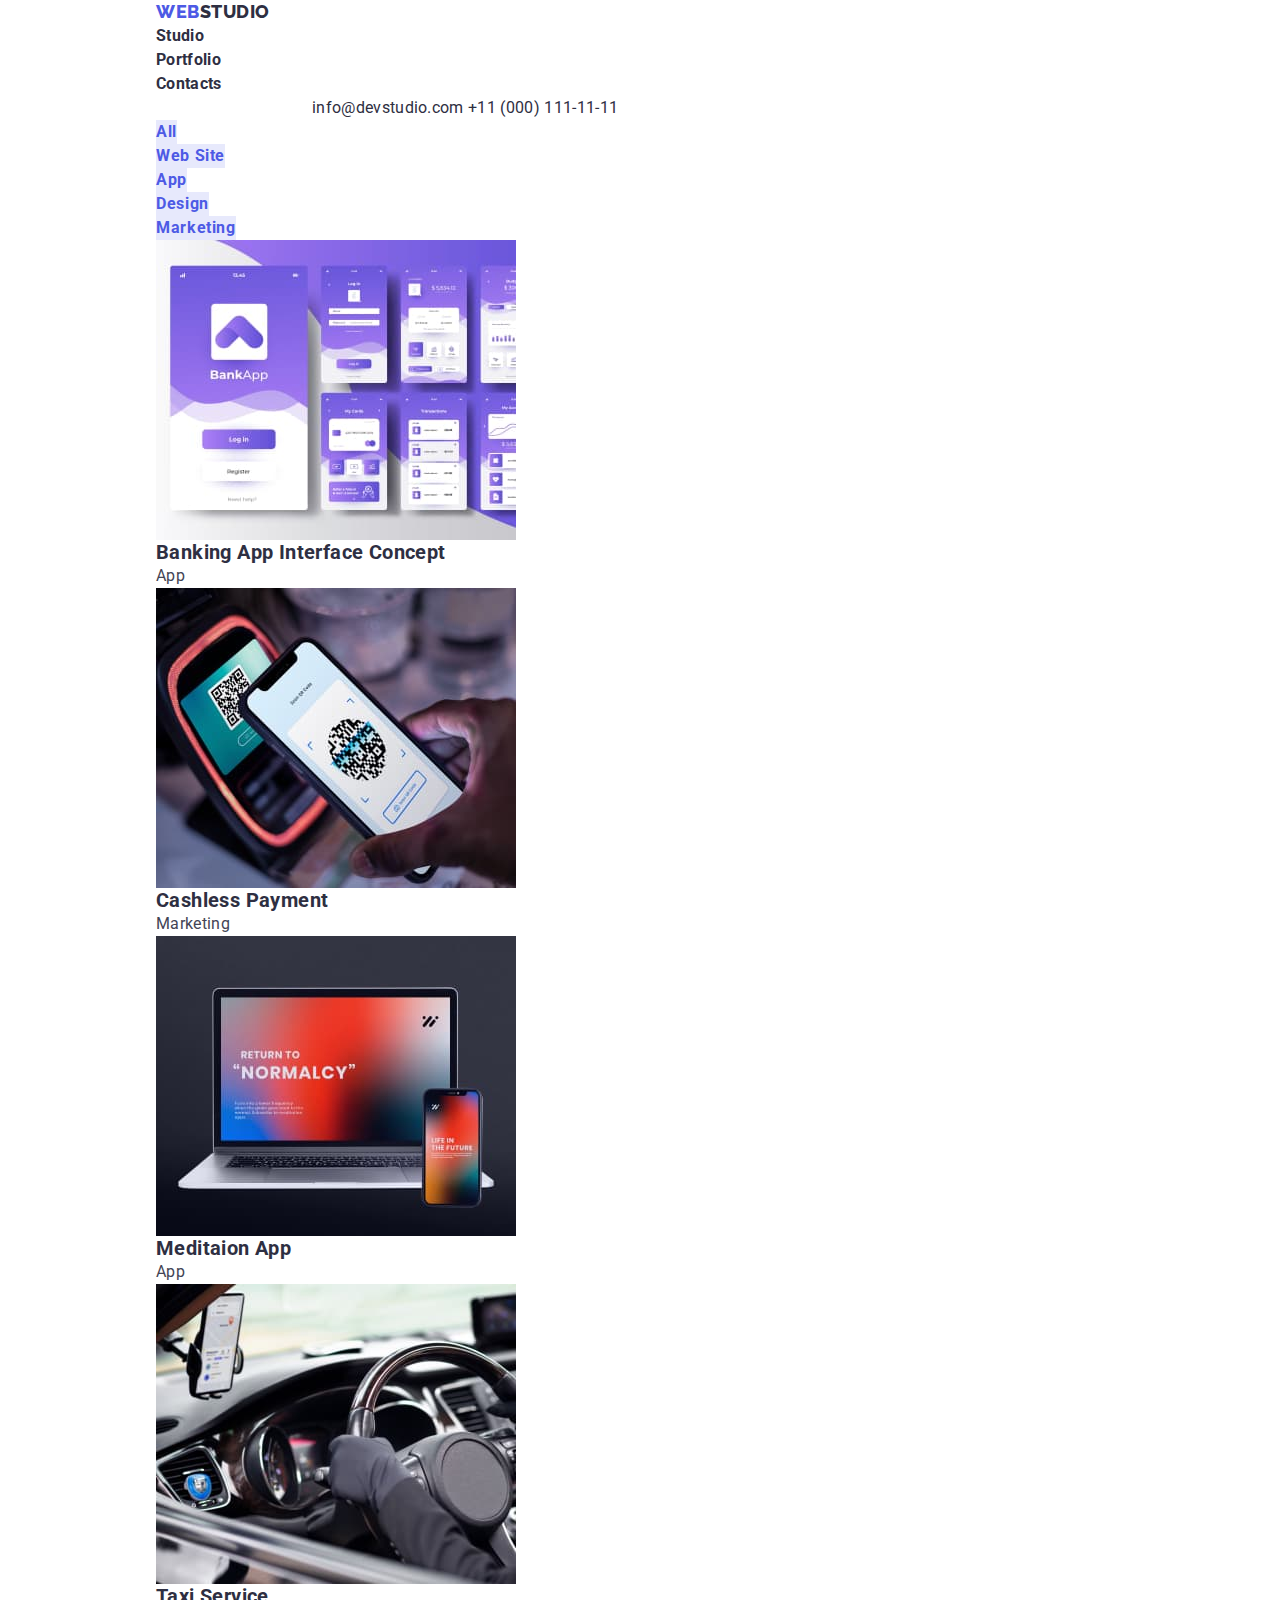
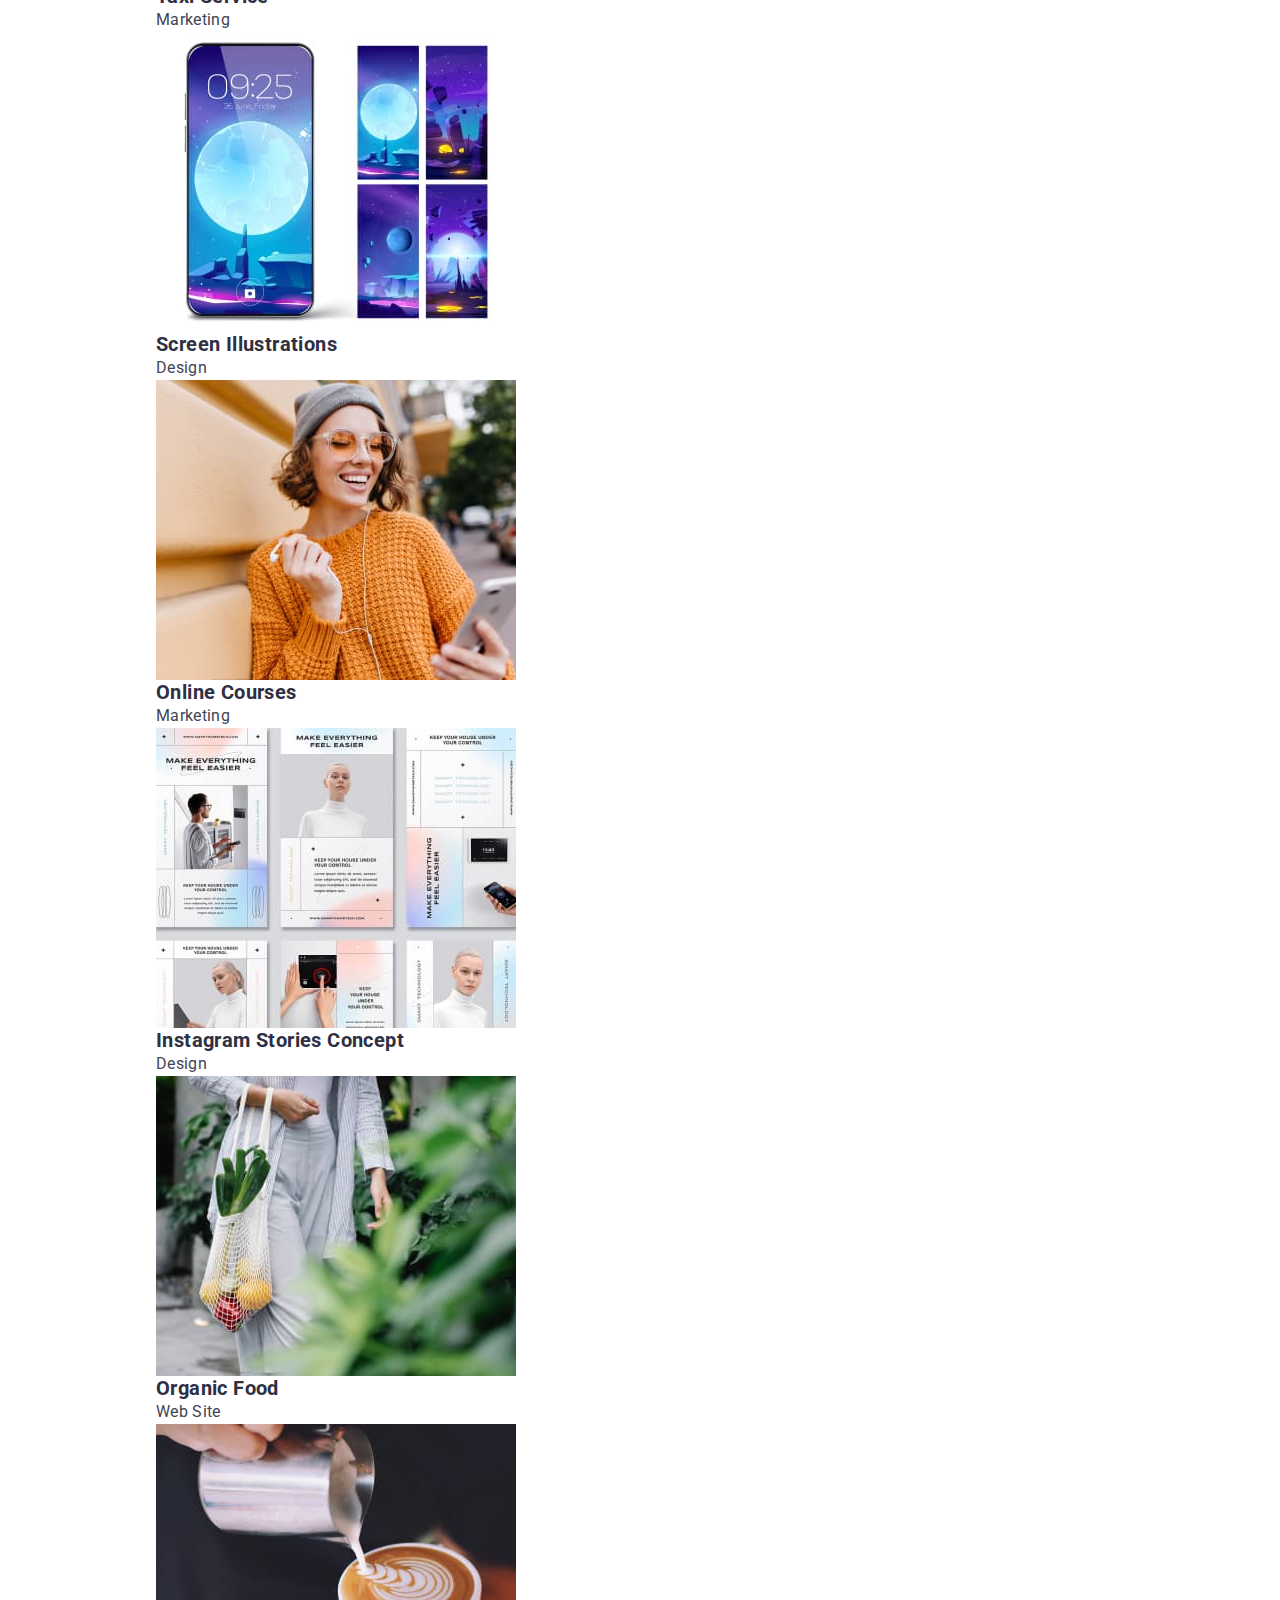
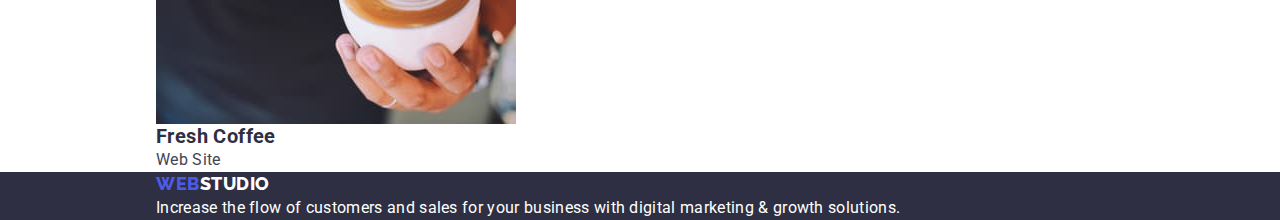
==== portfolio.html @ e04e6110 "q1" ====
<!DOCTYPE html>
<html lang="en">
    <head>
        <meta charset="UTF-8">
        <meta http-equiv="X-UA-Compatible" content="IE=edge">
        <meta name="viewport" content="width=device-width, initial-scale=1.0">
        <title>webstudio</title>
        <link rel="stylesheet" href="https://cdn.jsdelivr.net/npm/modern-normalize@1.1.0/modern-normalize.min.css">
        <link rel="stylesheet" href="./css/styles.css">
        <link rel="preconnect" href="https://fonts.googleapis.com">
        <link rel="preconnect" href="https://fonts.gstatic.com" crossorigin>
        <link href="https://fonts.googleapis.com/css2?family=Raleway:wght@800&family=Roboto:wght@400;500;700;900&display=swap"
            rel="stylesheet">
    </head>
<body class="body">
    <!--header-->
    <header class="header-page">
        <div class="container">
            <nav class="header-navigation">
                <a class="header-logo link" href="./index.html">
                    <span class="web">WEB</span>
                    <span class="studio">STUDIO</span>
                </a>
                <ul class="header-lists list">
                    <li><a class="header-list-item link" href="./index.html">Studio</a></li>
                    <li><a class="header-list-item link" href="./portfolio.html">Portfolio</a></li>
                    <li><a class="header-list-item link" href="">Contacts</a></li>
                </ul>
            </nav>
            <div class="header-info container">
                <a href="mailto:info@devstudio.com" class="header-mailto link">info@devstudio.com</a>
                <a href="tel:+110001111111" class="header-telefone link">+11 (000) 111-11-11</a>
            </div>
        </div>
    </header>
    <!--mail-->
      <main class="main-porfolio">
        <!--section one-->
        <div class="container">
        <section class="portfolio list">
            <h1 hidden>Portfolio</h1>
            <ul class="portfolio-link list">
                <li><a button type="button" class="portfolio-button link">All</button></a></li>
                <li><a button type="button" class="portfolio-button link">Web Site</button></a></li>
                <li><a button type="button" class="portfolio-button link">App</button></a></li>
                <li><a button type="button" class="portfolio-button link">Design</button></a></li>
                <li><a button type="button" class="portfolio-button link">Marketing</button></a></li>
            </ul>
        </section>
        </div>
        <!--section two-->
        <div class="container">
        <section class="product">
            <ul class="product-list list">
                <li class="product-item link">
                    <img src="./images/potfolio/porfolio0.jpg" class="product-images" alt="App" width="360" height="300">
                    <h2 class="product-decscription">Banking App Interface Concept</h2>
                    <p class="product-text">App</p>
                </li>
                <li class="product-item link">
                    <img src="./images/potfolio/porfolio0-1.jpg" class="product-images" alt="Marketing" width="360" height="300">
                    <h2 class="product-decscription">Cashless Payment</h2>
                    <p class="product-text text">Marketing</p>
                </li>
                <li class="product-item link">
                    <img src="./images/potfolio/porfolio1.jpg" class="product-images" alt="App" width="360" height="300">
                    <h2 class="product-decscription">Meditaion App</h2>
                    <p class="product-text">App</p>
                </li>
                <li class="product-item link">
                    <img src="./images/potfolio/porfolio2.jpg" class="product-images" alt="Marketing" width="360" height="300">
                    <h2 class="product-decscription">Taxi Service</h2>
                    <p class="product-text">Marketing</p>
                </li>
                <li class="product-item link">
                    <img src="./images/potfolio/porfolio3.jpg" class="product-images" alt="Design" width="360" height="300">
                    <h2 class="product-decscription">Screen Illustrations</h2>
                    <p class="product-text">Design</p>
                </li>
                <li class="product-item link">
                    <img src="./images/potfolio/porfolio4.jpg" class="product-images" alt="Marketing" width="360" height="300">
                    <h2 class="product-decscription">Online Courses</h2>
                    <p class="product-text">Marketing</p>
                </li>
                <li class="product-item link">
                    <img src="./images/potfolio/porfolio5.jpg" class="product-images" alt="Design" width="360" height="300">
                    <h2 class="product-decscription">Instagram Stories Concept</h2>
                    <p class="product-text">Design</p>
                </li>
                <li class="product-item link">
                    <img src="./images/potfolio/porfolio6.jpg" class="product-images" alt="Web Site" width="360" height="300">
                    <h2 class="product-decscription">Organic Food</h2>
                    <p class="product-text">Web Site</p>
                </li>
                <li class="product-item link">
                    <img src="./images/potfolio/porfolio7.jpg" class="product-images" alt="Web Site" width="360" height="300">
                    <h2 class="product-decscription">Fresh Coffee</h2>
                    <p class="product-text">Web Site</p>
                </li>
            </ul>
        </section>
        </div>
    </main>
    <footer class="footer-page">
        <div class="container">
        <a class="footer-logo link" href="./index.html">
            <span class="web-logo">WEB</span>
            <span class="studio-logo">STUDIO</span>
        </a>
        <p class="footer-text">Increase the flow of customers and sales for your business with digital marketing & growth
            solutions.</p>
        </div>
    </footer>
</body>
</html>
---- css/styles.css ----
/*===========змінні================*/
:root{
    --primary-text-color:#434455;
    --accent-text-color: #2E2F42;
    --primary-background-color:#FFFFFF;
    --accent-background-color:#F4F4FD;
    --accent-background-btn:#E7E9FC;
    --accent-color: #4D5AE5;
    --accent-color-btn:#404BBF;
    --primary-font-family:'Roboto', sans-serif;
    --accent-font-family:'Raleway', sans-serif;
}
/*===========загальне оформлення==============*/
body{
    font-family:var(--primary-font-family);
    color: var(--primary-text-color);
    background-color:var(--primary-background-color);
    font-size: 16px;
    line-height: 1.5;
    letter-spacing: 0.02em;
}
h1,h2,h3,p{
margin-top: 0;
margin-bottom: 0;
}
ul{
    margin-top: 0;
    margin-bottom: 0;
    padding-left: 0;
}
img{
    display: block;
}
.list{
    list-style: none;
}
.link{
    text-decoration: none;
}
.title{
    font-weight: 700;
    font-size: 20px;
    line-height: 1.2;
}
.modal{
    color:var(--accent-text-color);
    font-weight: 600;
    font-size: 36px;
    line-height: 1.1;
}
.container{
    width: 1128px;
    margin-left: 156px;
    margin-right: 156px;
}
.body{
}
/*====оформлення хедера для студіо та портфоліо======*/
/* .header-page {
} */
.header-page {
    color: var(--accent-text-color);
}
.header-page .link {
    color: var(--accent-text-color);
}
.header-page .link:hover,
.header-page .link:focus {
    color:var(--accent-color);
}
/* .header-navigation {
} */
.header-logo { 
    font-family:var(--accent-font-family);
    font-weight: 800;
    font-size: 18px;
    line-height: 1.33;
    letter-spacing: 0.03em;
    display: flex;
    flex-direction: row;
    align-items: flex-start;
    padding: 0px;
    flex: none;
}
.web{
    color:var(--accent-color);
    order: 0;
}
.studio{
    color:var(--accent-text-color);
    order: 1;
}
/* .header-lists{} */
.header-list-item {
    font-weight: 700;
    font-size: 16px;
    line-height: 1.5;
    color:var(--accent-text-color);
    letter-spacing: 0.02em; 
}

/* .header-info {
} */
.header-mailto {
    font-size: 16px;
    line-height: 1.5;
    color: var(--primary-text-color);
    letter-spacing: 0.02em;
}
.header-telefone {
    font-size: 16px;
    line-height: 1.5;
    color: var(--primary-text-color);
    letter-spacing: 0.02em;
}
    /* ===================оформлення студіо=================== */
/* оформлення мейна */
/* .main-page{
} */
/* оформлення мейна секція один */
.hero {
background-color:var(--accent-text-color);
}
.hero-title {
    font-weight: 700;
    font-size: 56px;
    line-height: 1.1;
    color: var(--primary-background-color);
    letter-spacing: 0.02em;
}
.hero-button {
    font-family:var(--primary-font-family);
    font-weight: 500;
    font-size: 16px;
    line-height: 1.1;
    color: var(--primary-background-color);
    background-color:var(--accent-color);
    letter-spacing: 0.02em;
    cursor: pointer;
    border: none;
}
.hero-button:hover,
.hero-button:focus{
    background-color:var(--accent-color-btn);
} 
/* оформлення мейна секція два */
/* .direction {
} */
/* .direction-title {
} */
/* .direction-list {
} */
/* .direction-item {
} */
.direction-direction {
color: var(--accent-text-color)
}
/* .direction-text {
}  */
/* оформлення мейна секція три */
/* .work {
}
.work-title {

}
.work-list {
}
.work-item {
}
.work-images {
}
.persone-item {
} */
/* оформлення мейна секція чотири*/
.tem {
    background-color:var(--accent-background-color);
}
/* .team-title {
}
.team-man {
}
.team-list {
}
.team-images{
} */
.team-name {
    color:var(--accent-text-color)
}
/* .team-text {
}  */
/*======оформлення футера для студіо і портфоліо===========*/
.footer-page {
    background-color:var(--accent-text-color);
}
.footer-logo {
    font-family:var(--accent-font-family);
    font-weight: 800;
    font-size: 18px;
    line-height: 1.33;
    display: flex;
    align-items: center;
    letter-spacing: 0.03em;
    text-transform: uppercase;
    flex-grow: 0;
    flex: none;
}
.web-logo{
    color:var(--accent-color);
    order: 0; 
}
.studio-logo{
    color: var(--primary-background-color);
    order: 1;
}
.footer-text {
    font-size: 16px;
    line-height: 1.5;
    color: var(--primary-background-color);
}
/* =============оформлення портфоліо=================== */
/* оформлення мейна */
/* .main-porfolio {
} */
/* офрмлення секції один */
 /* .portfolio {
} */
.portfolio-link{
} 
.portfolio-button{
    font-family:var(--primary-font-family);
    font-weight: 700;
    font-size: 16px;
    line-height: 1.5;
    color:var(--accent-color);
    background:var(--accent-background-btn);
    cursor: pointer;
    letter-spacing: 0.04em;
}
.portfolio-button:hover{
    color:var(--primary-background-color);
    background-color: var(--accent-color);
}
/* .portfolio-button:focus{
} */
/* оформлення секції два */
/* .product {
}
.product-list {
}
.product-item {
}
.product-images {
} */
.product-decscription {
    font-weight: 700;
    font-size: 20px;
    line-height: 1.2;
    color:var(--accent-text-color);
    letter-spacing: 0.02em;
}
/* .product-text {
  
} */
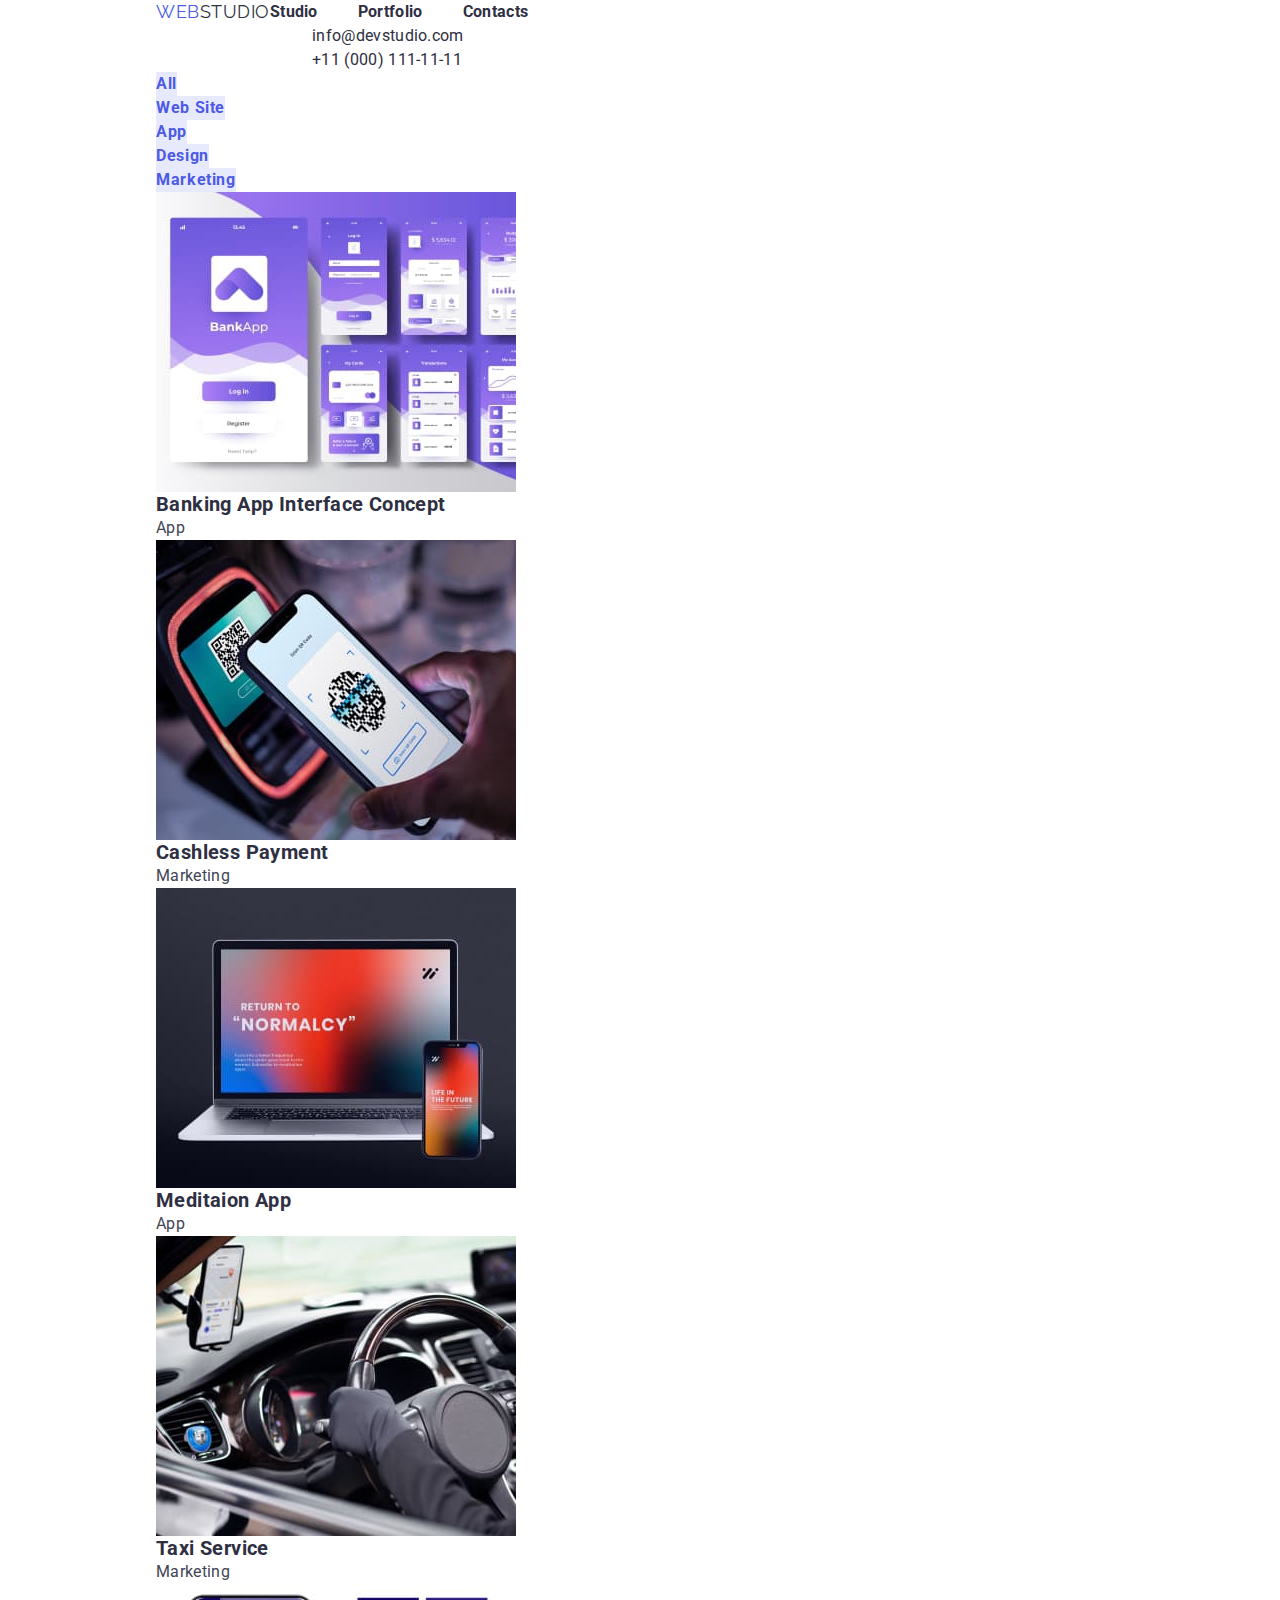
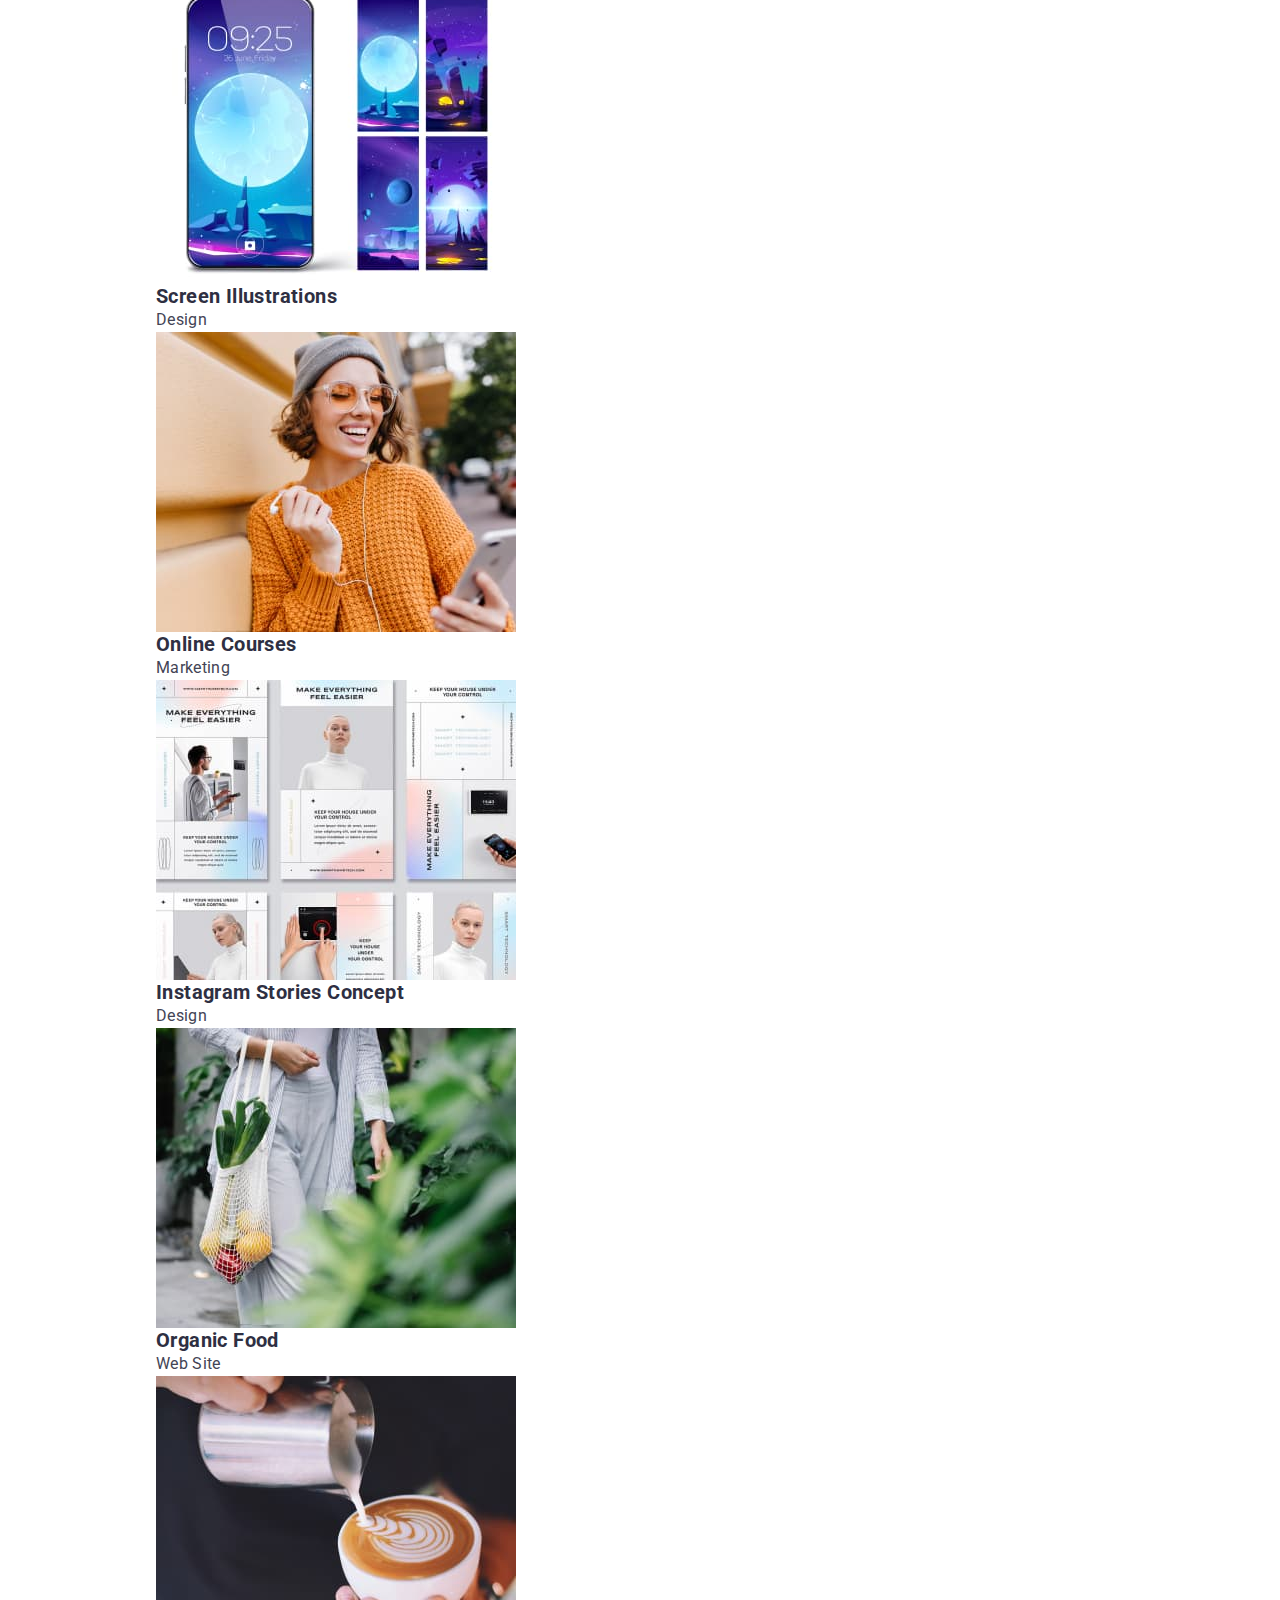
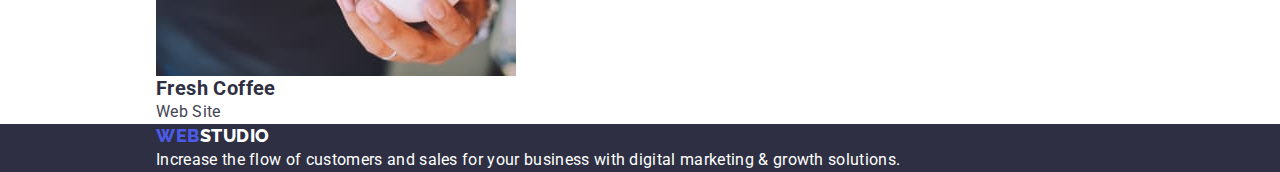
==== commit 375ec539: "q1" ====
--- a/portfolio.html
+++ b/portfolio.html
@@ -36,8 +36,8 @@
     <!--mail-->
       <main class="main-porfolio">
         <!--section one-->
+        <section class="portfolio list">
         <div class="container">
-        <section class="portfolio list">
             <h1 hidden>Portfolio</h1>
             <ul class="portfolio-link list">
                 <li><a button type="button" class="portfolio-button link">All</button></a></li>
@@ -46,8 +46,8 @@
                 <li><a button type="button" class="portfolio-button link">Design</button></a></li>
                 <li><a button type="button" class="portfolio-button link">Marketing</button></a></li>
             </ul>
+        </div>
         </section>
-        </div>
         <!--section two-->
         <div class="container">
         <section class="product">
--- a/css/styles.css
+++ b/css/styles.css
@@ -18,6 +18,7 @@
     font-size: 16px;
     line-height: 1.5;
     letter-spacing: 0.02em;
+    width: 1440px;
 }
 h1,h2,h3,p{
 margin-top: 0;
@@ -52,6 +53,7 @@
     width: 1128px;
     margin-left: 156px;
     margin-right: 156px;
+   outline: 1px ;
 }
 .body{
 }
@@ -68,11 +70,13 @@
 .header-page .link:focus {
     color:var(--accent-color);
 }
-/* .header-navigation {
-} */
+.header-navigation {
+
+display: flex;
+} 
 .header-logo { 
     font-family:var(--accent-font-family);
-    font-weight: 800;
+    font-weight: 800px;
     font-size: 18px;
     line-height: 1.33;
     letter-spacing: 0.03em;
@@ -85,12 +89,20 @@
 .web{
     color:var(--accent-color);
     order: 0;
+    
 }
 .studio{
     color:var(--accent-text-color);
     order: 1;
 }
-/* .header-lists{} */
+.header-lists{
+    display: flex;
+        flex-direction: row;
+        align-items: flex-start;
+        padding: 0px;
+        gap: 40px;
+        
+}
 .header-list-item {
     font-weight: 700;
     font-size: 16px;
@@ -100,18 +112,21 @@
 }
 
 /* .header-info {
+    
 } */
 .header-mailto {
     font-size: 16px;
     line-height: 1.5;
     color: var(--primary-text-color);
     letter-spacing: 0.02em;
+    display: block;
 }
 .header-telefone {
     font-size: 16px;
     line-height: 1.5;
     color: var(--primary-text-color);
     letter-spacing: 0.02em;
+    display: block;
 }
     /* ===================оформлення студіо=================== */
 /* оформлення мейна */
@@ -120,6 +135,8 @@
 /* оформлення мейна секція один */
 .hero {
 background-color:var(--accent-text-color);
+text-align: center;
+
 }
 .hero-title {
     font-weight: 700;
@@ -127,6 +144,7 @@
     line-height: 1.1;
     color: var(--primary-background-color);
     letter-spacing: 0.02em;
+    
 }
 .hero-button {
     font-family:var(--primary-font-family);
@@ -145,13 +163,16 @@
 } 
 /* оформлення мейна секція два */
 /* .direction {
-} */
+}  */
 /* .direction-title {
-} */
-/* .direction-list {
-} */
+    
+    
+} */
+.direction-list {
+    display: flex;
+} 
 /* .direction-item {
-} */
+}  */
 .direction-direction {
 color: var(--accent-text-color)
 }
@@ -159,13 +180,14 @@
 }  */
 /* оформлення мейна секція три */
 /* .work {
-}
+} */
 .work-title {
-
+text-align: center;
 }
 .work-list {
-}
-.work-item {
+    display: flex;
+}
+/* .work-item {
 }
 .work-images {
 }
@@ -175,16 +197,19 @@
 .tem {
     background-color:var(--accent-background-color);
 }
-/* .team-title {
+.team-title {
+    text-align: center;
 }
 .team-man {
-}
-.team-list {
+    display:flex;
+}
+/* .team-list {
 }
 .team-images{
 } */
 .team-name {
-    color:var(--accent-text-color)
+    color:var(--accent-text-color);
+    
 }
 /* .team-text {
 }  */
@@ -224,8 +249,8 @@
 /* офрмлення секції один */
  /* .portfolio {
 } */
-.portfolio-link{
-} 
+/* .portfolio-link{
+}  */
 .portfolio-button{
     font-family:var(--primary-font-family);
     font-weight: 700;
@@ -244,10 +269,11 @@
 } */
 /* оформлення секції два */
 /* .product {
-}
+} */
 .product-list {
-}
-.product-item {
+
+}
+/* .product-item {
 }
 .product-images {
 } */
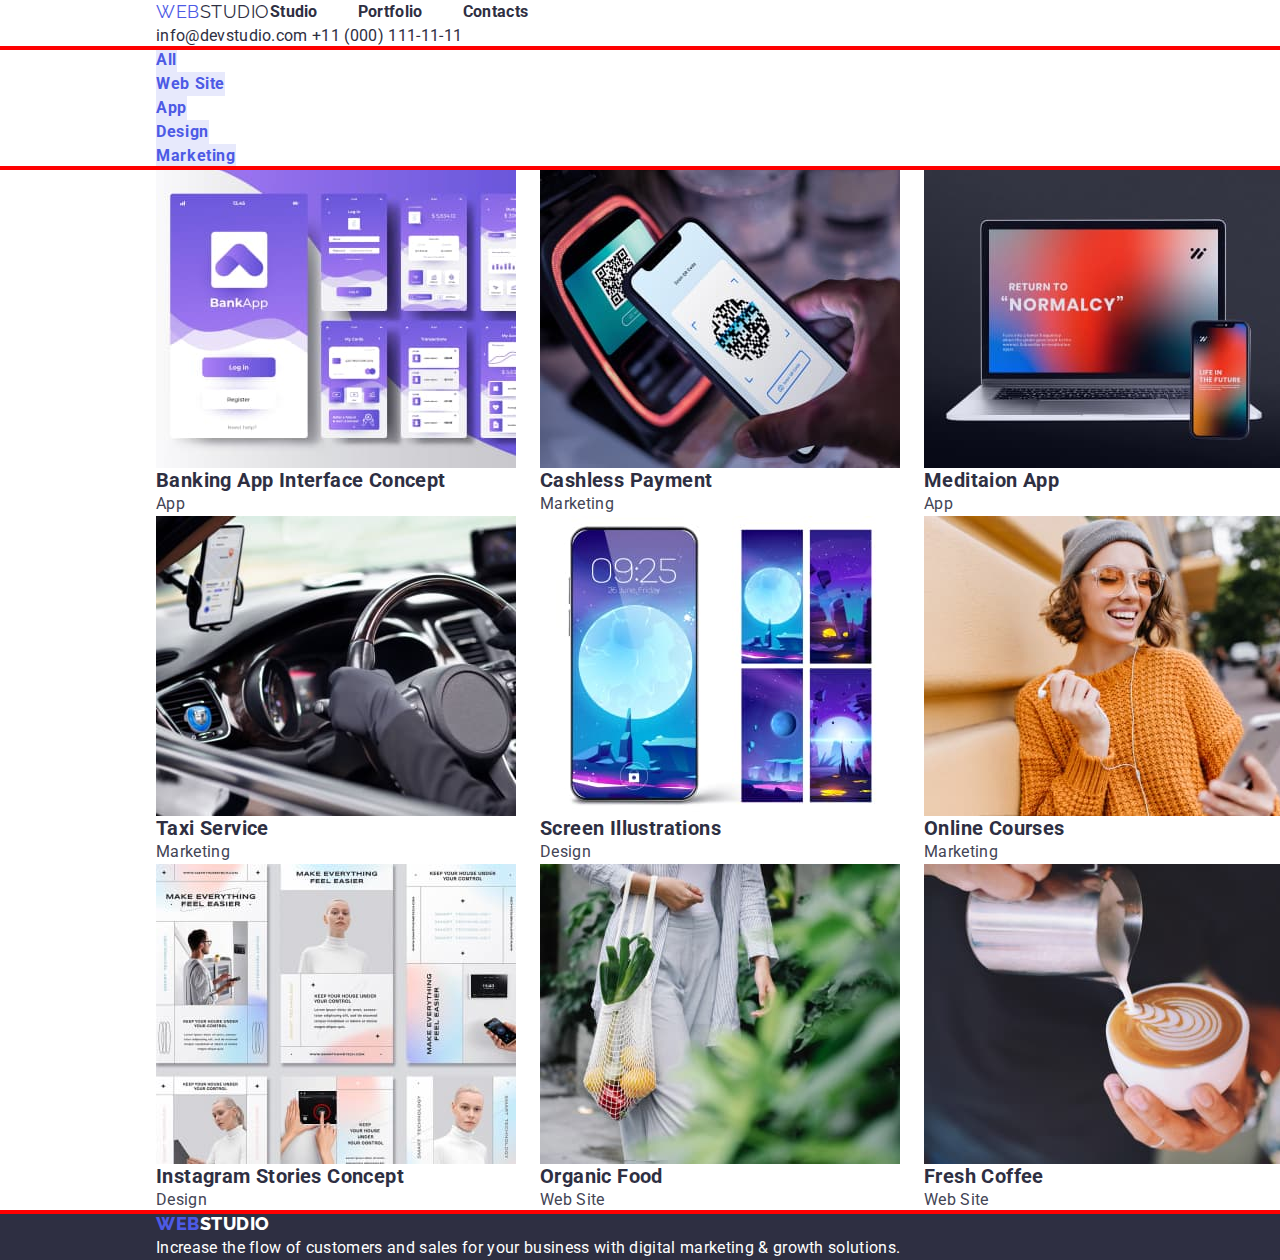
==== commit 6035d1b2: "2" ====
--- a/portfolio.html
+++ b/portfolio.html
@@ -27,7 +27,7 @@
                     <li><a class="header-list-item link" href="">Contacts</a></li>
                 </ul>
             </nav>
-            <div class="header-info container">
+            <div class="header-info">
                 <a href="mailto:info@devstudio.com" class="header-mailto link">info@devstudio.com</a>
                 <a href="tel:+110001111111" class="header-telefone link">+11 (000) 111-11-11</a>
             </div>
--- a/css/styles.css
+++ b/css/styles.css
@@ -11,6 +11,23 @@
     --accent-font-family:'Raleway', sans-serif;
 }
 /*===========загальне оформлення==============*/
+h1,
+h2,
+h3,
+p {
+    margin-top: 0;
+    margin-bottom: 0;
+}
+
+ul {
+    margin-top: 0;
+    margin-bottom: 0;
+    padding-left: 0;
+}
+
+img {
+    display: block;
+}
 body{
     font-family:var(--primary-font-family);
     color: var(--primary-text-color);
@@ -20,18 +37,6 @@
     letter-spacing: 0.02em;
     width: 1440px;
 }
-h1,h2,h3,p{
-margin-top: 0;
-margin-bottom: 0;
-}
-ul{
-    margin-top: 0;
-    margin-bottom: 0;
-    padding-left: 0;
-}
-img{
-    display: block;
-}
 .list{
     list-style: none;
 }
@@ -50,10 +55,11 @@
     line-height: 1.1;
 }
 .container{
-    width: 1128px;
-    margin-left: 156px;
-    margin-right: 156px;
-   outline: 1px ;
+    width: 1440px;
+    padding-left: 156px;
+    padding-right: 156px;
+   outline: 2px solid red;
+  
 }
 .body{
 }
@@ -112,21 +118,21 @@
 }
 
 /* .header-info {
-    
+
 } */
 .header-mailto {
     font-size: 16px;
     line-height: 1.5;
     color: var(--primary-text-color);
     letter-spacing: 0.02em;
-    display: block;
+    
 }
 .header-telefone {
     font-size: 16px;
     line-height: 1.5;
     color: var(--primary-text-color);
     letter-spacing: 0.02em;
-    display: block;
+    
 }
     /* ===================оформлення студіо=================== */
 /* оформлення мейна */
@@ -156,6 +162,7 @@
     letter-spacing: 0.02em;
     cursor: pointer;
     border: none;
+   
 }
 .hero-button:hover,
 .hero-button:focus{
@@ -271,6 +278,9 @@
 /* .product {
 } */
 .product-list {
+display: flex;
+flex-wrap: wrap;
+column-gap: 24px;
 
 }
 /* .product-item {
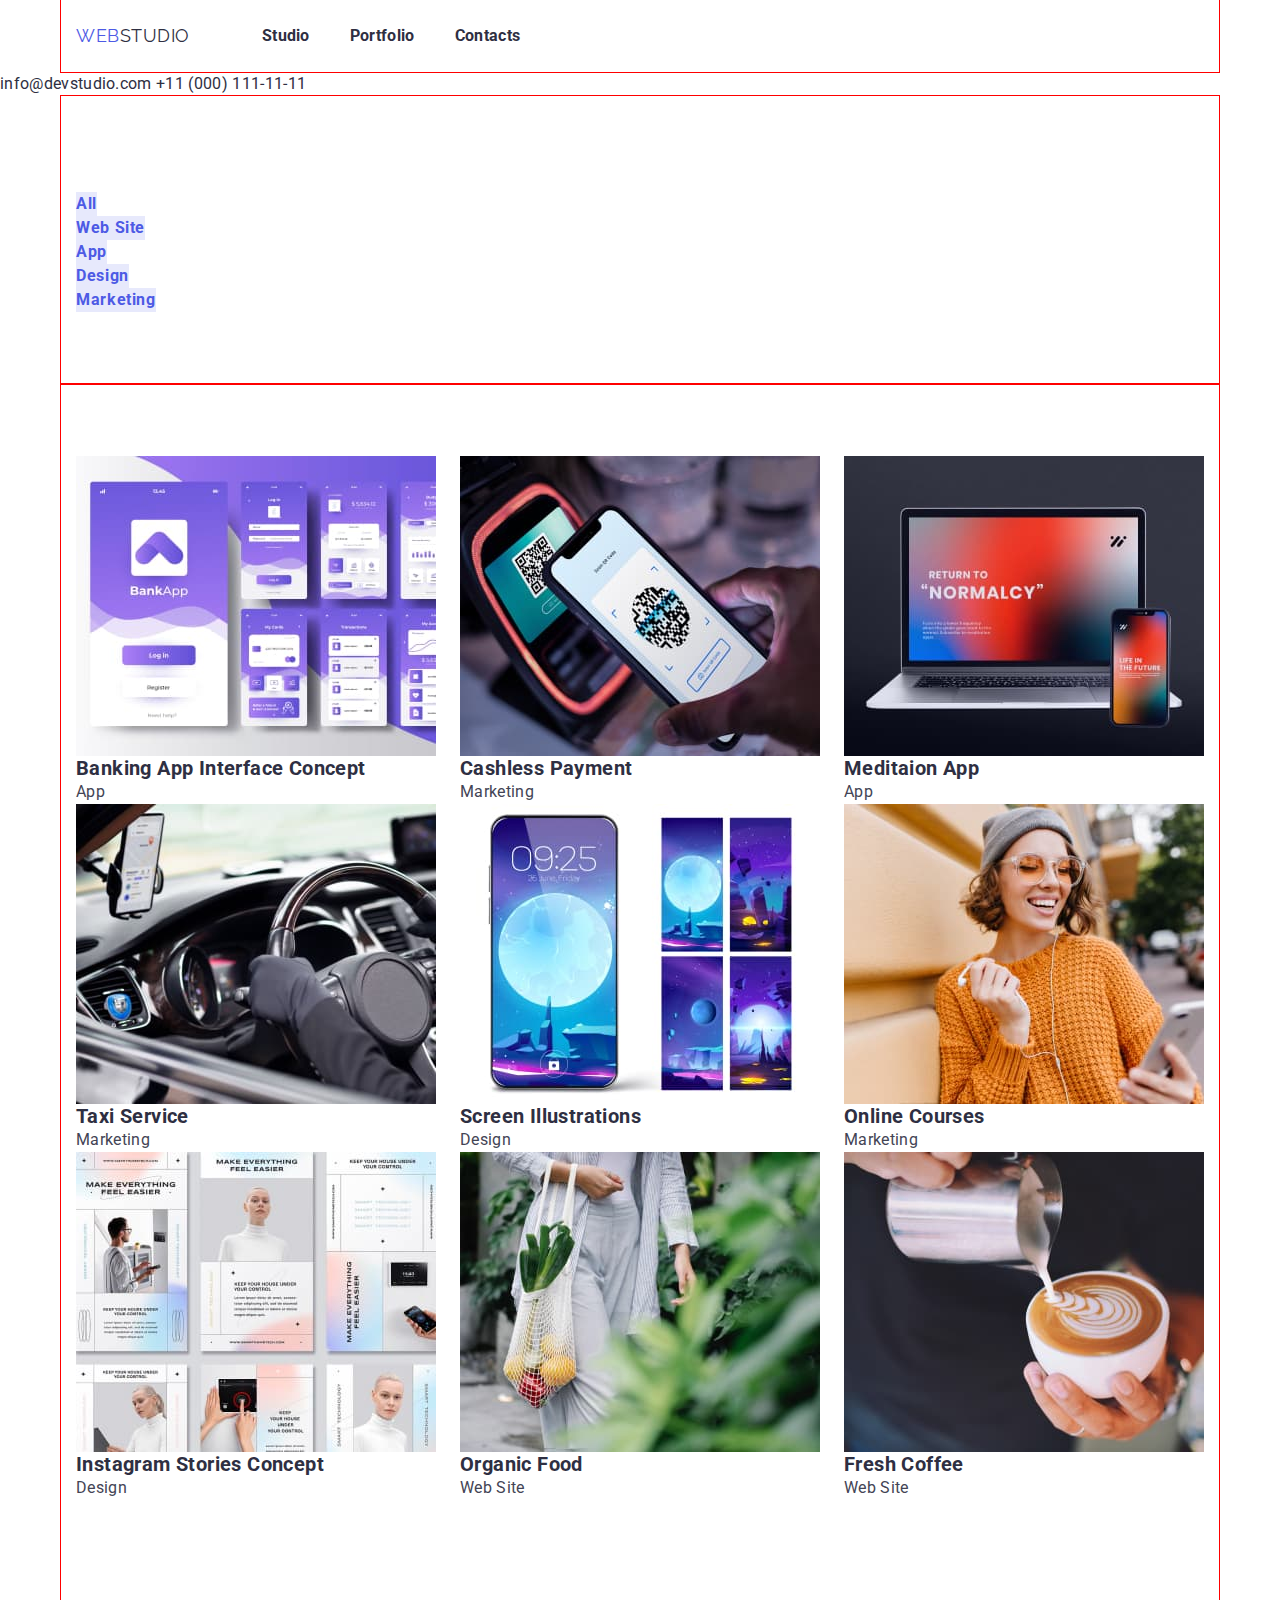
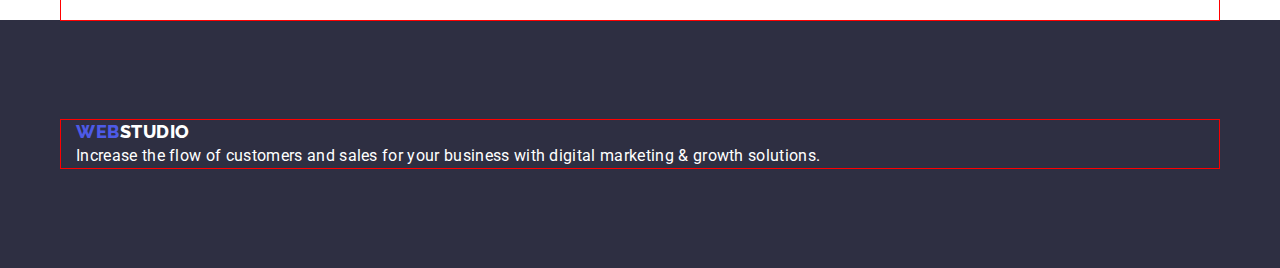
==== commit 8ea50579: "w22" ====
--- a/portfolio.html
+++ b/portfolio.html
@@ -27,10 +27,10 @@
                     <li><a class="header-list-item link" href="">Contacts</a></li>
                 </ul>
             </nav>
-            <div class="header-info">
-                <a href="mailto:info@devstudio.com" class="header-mailto link">info@devstudio.com</a>
-                <a href="tel:+110001111111" class="header-telefone link">+11 (000) 111-11-11</a>
-            </div>
+        </div>
+        <div class="header-info">
+            <a href="mailto:info@devstudio.com" class="header-mailto link">info@devstudio.com</a>
+            <a href="tel:+110001111111" class="header-telefone link">+11 (000) 111-11-11</a>
         </div>
     </header>
     <!--mail-->
--- a/css/styles.css
+++ b/css/styles.css
@@ -35,7 +35,6 @@
     font-size: 16px;
     line-height: 1.5;
     letter-spacing: 0.02em;
-    width: 1440px;
 }
 .list{
     list-style: none;
@@ -55,11 +54,11 @@
     line-height: 1.1;
 }
 .container{
-    width: 1440px;
-    padding-left: 156px;
-    padding-right: 156px;
-   outline: 2px solid red;
-  
+    width: 1158px;
+    padding-left: 15px;
+    padding-right:15px;
+    outline: 1px solid red;
+    margin: 0 auto;
 }
 .body{
 }
@@ -68,6 +67,7 @@
 } */
 .header-page {
     color: var(--accent-text-color);
+   
 }
 .header-page .link {
     color: var(--accent-text-color);
@@ -77,7 +77,6 @@
     color:var(--accent-color);
 }
 .header-navigation {
-
 display: flex;
 } 
 .header-logo { 
@@ -91,11 +90,12 @@
     align-items: flex-start;
     padding: 0px;
     flex: none;
+    margin-top: 24px;
+    margin-bottom: 24px;
 }
 .web{
     color:var(--accent-color);
     order: 0;
-    
 }
 .studio{
     color:var(--accent-text-color);
@@ -107,7 +107,9 @@
         align-items: flex-start;
         padding: 0px;
         gap: 40px;
-        
+        margin-top: 24px;
+        margin-bottom: 24px;
+        margin-left: 72px;       
 }
 .header-list-item {
     font-weight: 700;
@@ -117,9 +119,9 @@
     letter-spacing: 0.02em; 
 }
 
-/* .header-info {
-
-} */
+.header-info {
+
+}
 .header-mailto {
     font-size: 16px;
     line-height: 1.5;
@@ -141,8 +143,8 @@
 /* оформлення мейна секція один */
 .hero {
 background-color:var(--accent-text-color);
-text-align: center;
-
+padding-bottom: 188px;
+padding-top: 188px;
 }
 .hero-title {
     font-weight: 700;
@@ -152,6 +154,7 @@
     letter-spacing: 0.02em;
     
 }
+    
 .hero-button {
     font-family:var(--primary-font-family);
     font-weight: 500;
@@ -169,8 +172,10 @@
     background-color:var(--accent-color-btn);
 } 
 /* оформлення мейна секція два */
-/* .direction {
-}  */
+.direction {
+    padding-top: 120px;
+    padding-bottom: 120px;
+} 
 /* .direction-title {
     
     
@@ -186,13 +191,17 @@
 /* .direction-text {
 }  */
 /* оформлення мейна секція три */
-/* .work {
-} */
+.work {
+    padding-bottom: 120px;
+}
 .work-title {
 text-align: center;
+padding-bottom: 120x;
+padding-top: 120px
 }
 .work-list {
     display: flex;
+   
 }
 /* .work-item {
 }
@@ -203,6 +212,8 @@
 /* оформлення мейна секція чотири*/
 .tem {
     background-color:var(--accent-background-color);
+    padding-top: 120px;
+    padding-bottom: 120px;
 }
 .team-title {
     text-align: center;
@@ -223,6 +234,8 @@
 /*======оформлення футера для студіо і портфоліо===========*/
 .footer-page {
     background-color:var(--accent-text-color);
+    padding-top: 100px;
+    padding-bottom: 100px;
 }
 .footer-logo {
     font-family:var(--accent-font-family);
@@ -256,8 +269,10 @@
 /* офрмлення секції один */
  /* .portfolio {
 } */
-/* .portfolio-link{
-}  */
+.portfolio-link{
+    padding-top: 96px;
+    padding-bottom: 72px;
+} 
 .portfolio-button{
     font-family:var(--primary-font-family);
     font-weight: 700;
@@ -281,6 +296,8 @@
 display: flex;
 flex-wrap: wrap;
 column-gap: 24px;
+padding-top: 72px;
+padding-bottom: 120px;
 
 }
 /* .product-item {
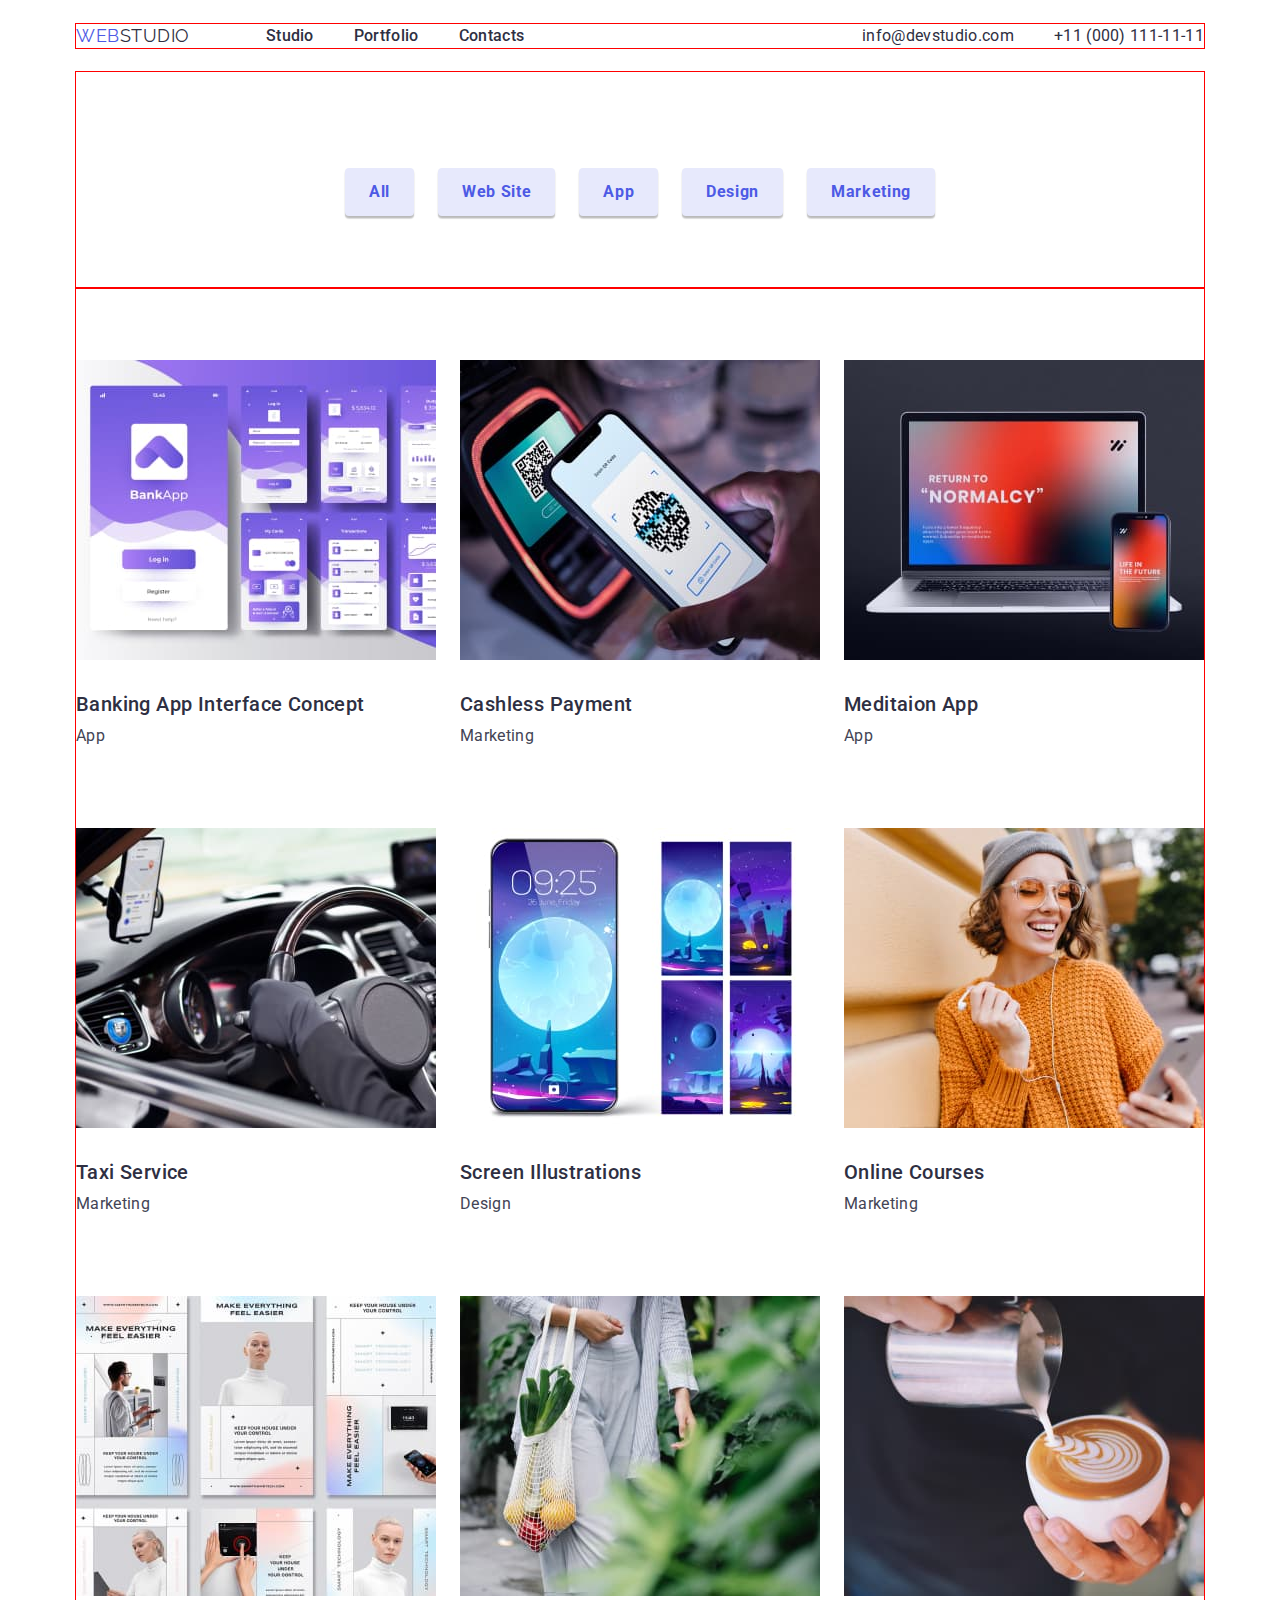
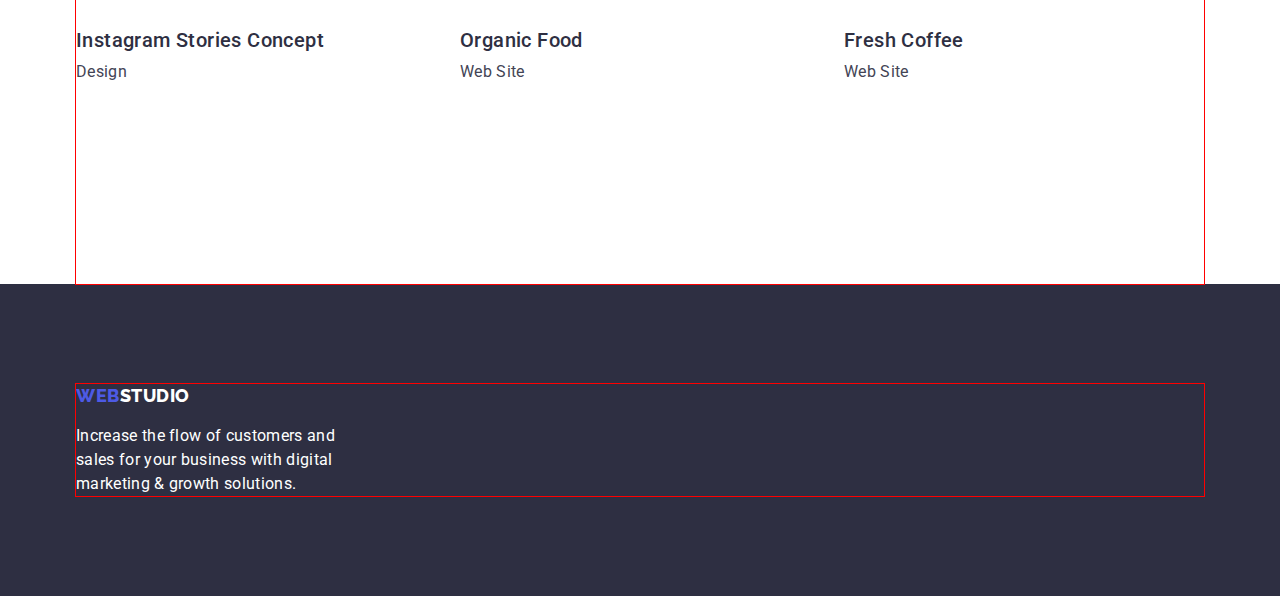
==== commit 3a46a39a: "qwe123" ====
--- a/portfolio.html
+++ b/portfolio.html
@@ -27,10 +27,11 @@
                     <li><a class="header-list-item link" href="">Contacts</a></li>
                 </ul>
             </nav>
-        </div>
-        <div class="header-info">
-            <a href="mailto:info@devstudio.com" class="header-mailto link">info@devstudio.com</a>
-            <a href="tel:+110001111111" class="header-telefone link">+11 (000) 111-11-11</a>
+    
+            <div class="header-info">
+                <a href="mailto:info@devstudio.com" class="header-mailto link">info@devstudio.com</a>
+                <a href="tel:+110001111111" class="header-telefone link">+11 (000) 111-11-11</a>
+            </div>
         </div>
     </header>
     <!--mail-->
@@ -103,12 +104,13 @@
     </main>
     <footer class="footer-page">
         <div class="container">
-        <a class="footer-logo link" href="./index.html">
-            <span class="web-logo">WEB</span>
-            <span class="studio-logo">STUDIO</span>
-        </a>
-        <p class="footer-text">Increase the flow of customers and sales for your business with digital marketing & growth
-            solutions.</p>
+            <a class="footer-logo link" href="./index.html">
+                <span class="web-logo">WEB</span>
+                <span class="studio-logo">STUDIO</span>
+            </a>
+            <p class="footer-text">Increase the flow of customers and sales for your business with digital marketing &
+                growth
+                solutions.</p>
         </div>
     </footer>
 </body>
--- a/css/styles.css
+++ b/css/styles.css
@@ -43,7 +43,7 @@
     text-decoration: none;
 }
 .title{
-    font-weight: 700;
+    font-weight: 500;
     font-size: 20px;
     line-height: 1.2;
 }
@@ -54,30 +54,32 @@
     line-height: 1.1;
 }
 .container{
-    width: 1158px;
-    padding-left: 15px;
-    padding-right:15px;
+    width: 1128px;
     outline: 1px solid red;
-    margin: 0 auto;
-}
-.body{
-}
+    margin-left: auto;
+    margin-right: auto;
+}
+
 /*====оформлення хедера для студіо та портфоліо======*/
 /* .header-page {
 } */
 .header-page {
     color: var(--accent-text-color);
-   
+    margin-top: 24px;
+    margin-bottom: 24px;
 }
 .header-page .link {
     color: var(--accent-text-color);
+   
 }
 .header-page .link:hover,
 .header-page .link:focus {
     color:var(--accent-color);
 }
 .header-navigation {
-display: flex;
+    display: flex;
+    align-items: center;
+
 } 
 .header-logo { 
     font-family:var(--accent-font-family);
@@ -90,8 +92,8 @@
     align-items: flex-start;
     padding: 0px;
     flex: none;
-    margin-top: 24px;
-    margin-bottom: 24px;
+    margin-right: 76px;
+    
 }
 .web{
     color:var(--accent-color);
@@ -103,33 +105,35 @@
 }
 .header-lists{
     display: flex;
-        flex-direction: row;
-        align-items: flex-start;
-        padding: 0px;
-        gap: 40px;
-        margin-top: 24px;
-        margin-bottom: 24px;
-        margin-left: 72px;       
-}
+    gap: 40px;
+}
+
 .header-list-item {
-    font-weight: 700;
+    font-weight: 500;
     font-size: 16px;
     line-height: 1.5;
     color:var(--accent-text-color);
     letter-spacing: 0.02em; 
 }
 
+.header-page > .container{
+    display: flex;
+}
 .header-info {
-
+    margin-left: auto;
+    display: flex;
+    gap: 40px;
 }
 .header-mailto {
+    font-weight: 400;
     font-size: 16px;
     line-height: 1.5;
     color: var(--primary-text-color);
     letter-spacing: 0.02em;
-    
+   
 }
 .header-telefone {
+    font-weight: 400;
     font-size: 16px;
     line-height: 1.5;
     color: var(--primary-text-color);
@@ -138,9 +142,10 @@
 }
     /* ===================оформлення студіо=================== */
 /* оформлення мейна */
-/* .main-page{
-} */
+.main-page{
+}
 /* оформлення мейна секція один */
+
 .hero {
 background-color:var(--accent-text-color);
 padding-bottom: 188px;
@@ -152,9 +157,15 @@
     line-height: 1.1;
     color: var(--primary-background-color);
     letter-spacing: 0.02em;
+    max-width: 496px;
+    margin-right: auto;
+    margin-left: auto;
+    margin-bottom: 48px;   
     
 }
-    
+    .hero > .container{
+        text-align: center;
+    }
 .hero-button {
     font-family:var(--primary-font-family);
     font-weight: 500;
@@ -165,7 +176,11 @@
     letter-spacing: 0.02em;
     cursor: pointer;
     border: none;
-   
+    
+    min-width: 169px;
+    height: 56px;
+    box-shadow: 0px 4px 4px rgba(0, 0, 0, 0.15);
+    border-radius: 4px;
 }
 .hero-button:hover,
 .hero-button:focus{
@@ -176,61 +191,82 @@
     padding-top: 120px;
     padding-bottom: 120px;
 } 
-/* .direction-title {
-    
-    
-} */
+.direction-title {
+    margin-bottom: 8px; 
+}
 .direction-list {
     display: flex;
-} 
-/* .direction-item {
-}  */
+
+} 
+.direction-item {
+    margin-right: 24px;
+} 
+.direction-item:last-child{
+    margin-right: 0px;
+}
 .direction-direction {
-color: var(--accent-text-color)
-}
-/* .direction-text {
-}  */
+color: var(--accent-text-color);
+margin-bottom: 8px;
+}
+.direction-text {
+    font-weight: 400;
+        font-size: 16px;
+        line-height: 24px;
+} 
 /* оформлення мейна секція три */
 .work {
     padding-bottom: 120px;
+ 
 }
 .work-title {
 text-align: center;
 padding-bottom: 120x;
-padding-top: 120px
+margin-bottom: 72px;
 }
 .work-list {
     display: flex;
    
 }
-/* .work-item {
-}
-.work-images {
-}
-.persone-item {
+.work-item {
+    margin-right: 24px;
+ }
+/* .work-images {
+} 
+/* .persone-item {
 } */
 /* оформлення мейна секція чотири*/
 .tem {
     background-color:var(--accent-background-color);
+    padding-bottom: 120px;
     padding-top: 120px;
-    padding-bottom: 120px;
 }
 .team-title {
     text-align: center;
+    margin-bottom: 72px;
 }
 .team-man {
     display:flex;
 }
-/* .team-list {
+.team-list {
+    margin-right: 24px;
+    text-align: center;
+}
+.team-list:last-child{
+    margin-right: 0px;
 }
 .team-images{
-} */
+    width: 264px;
+    height: 260px;
+}
 .team-name {
     color:var(--accent-text-color);
-    
-}
-/* .team-text {
-}  */
+    margin-top: 32px;
+    margin-bottom: 8px;
+}
+.team-text {
+    margin-bottom: 32px;
+    font-weight: 400;
+} 
 /*======оформлення футера для студіо і портфоліо===========*/
 .footer-page {
     background-color:var(--accent-text-color);
@@ -248,6 +284,7 @@
     text-transform: uppercase;
     flex-grow: 0;
     flex: none;
+    margin-bottom: 16px;
 }
 .web-logo{
     color:var(--accent-color);
@@ -258,20 +295,27 @@
     order: 1;
 }
 .footer-text {
+    font-weight: 400;
     font-size: 16px;
     line-height: 1.5;
     color: var(--primary-background-color);
+    margin-top: 16px;
+    width: 264px;
+    height: 72px;
 }
 /* =============оформлення портфоліо=================== */
 /* оформлення мейна */
 /* .main-porfolio {
 } */
 /* офрмлення секції один */
- /* .portfolio {
-} */
+ .portfolio {
+}
 .portfolio-link{
     padding-top: 96px;
     padding-bottom: 72px;
+    display: flex;
+    justify-content: center;
+    gap: 24px;
 } 
 .portfolio-button{
     font-family:var(--primary-font-family);
@@ -281,7 +325,13 @@
     color:var(--accent-color);
     background:var(--accent-background-btn);
     cursor: pointer;
+    border: none;
     letter-spacing: 0.04em;
+    min-width: 69px;
+    height: 48px;
+    border-radius: 4px;
+    box-shadow: 0px 3px 1px rgba(0, 0, 0, 0.1), 0px 2px 1px rgba(0, 0, 0, 0.08), 0px 2px 2px rgba(0, 0, 0, 0.12);
+    padding: 12px 24px;
 }
 .portfolio-button:hover{
     color:var(--primary-background-color);
@@ -300,18 +350,22 @@
 padding-bottom: 120px;
 
 }
-/* .product-item {
-}
-.product-images {
+.product-item {
+    padding-bottom: 48px;
+}
+/* .product-images {
 } */
 .product-decscription {
-    font-weight: 700;
+    font-weight: 500;
     font-size: 20px;
     line-height: 1.2;
     color:var(--accent-text-color);
     letter-spacing: 0.02em;
-}
-/* .product-text {
-  
-} */
-
+    margin-top: 32px;
+    margin-bottom: 8px;
+}
+.product-text {
+font-weight: 400;
+margin-bottom: 32px;
+}
+
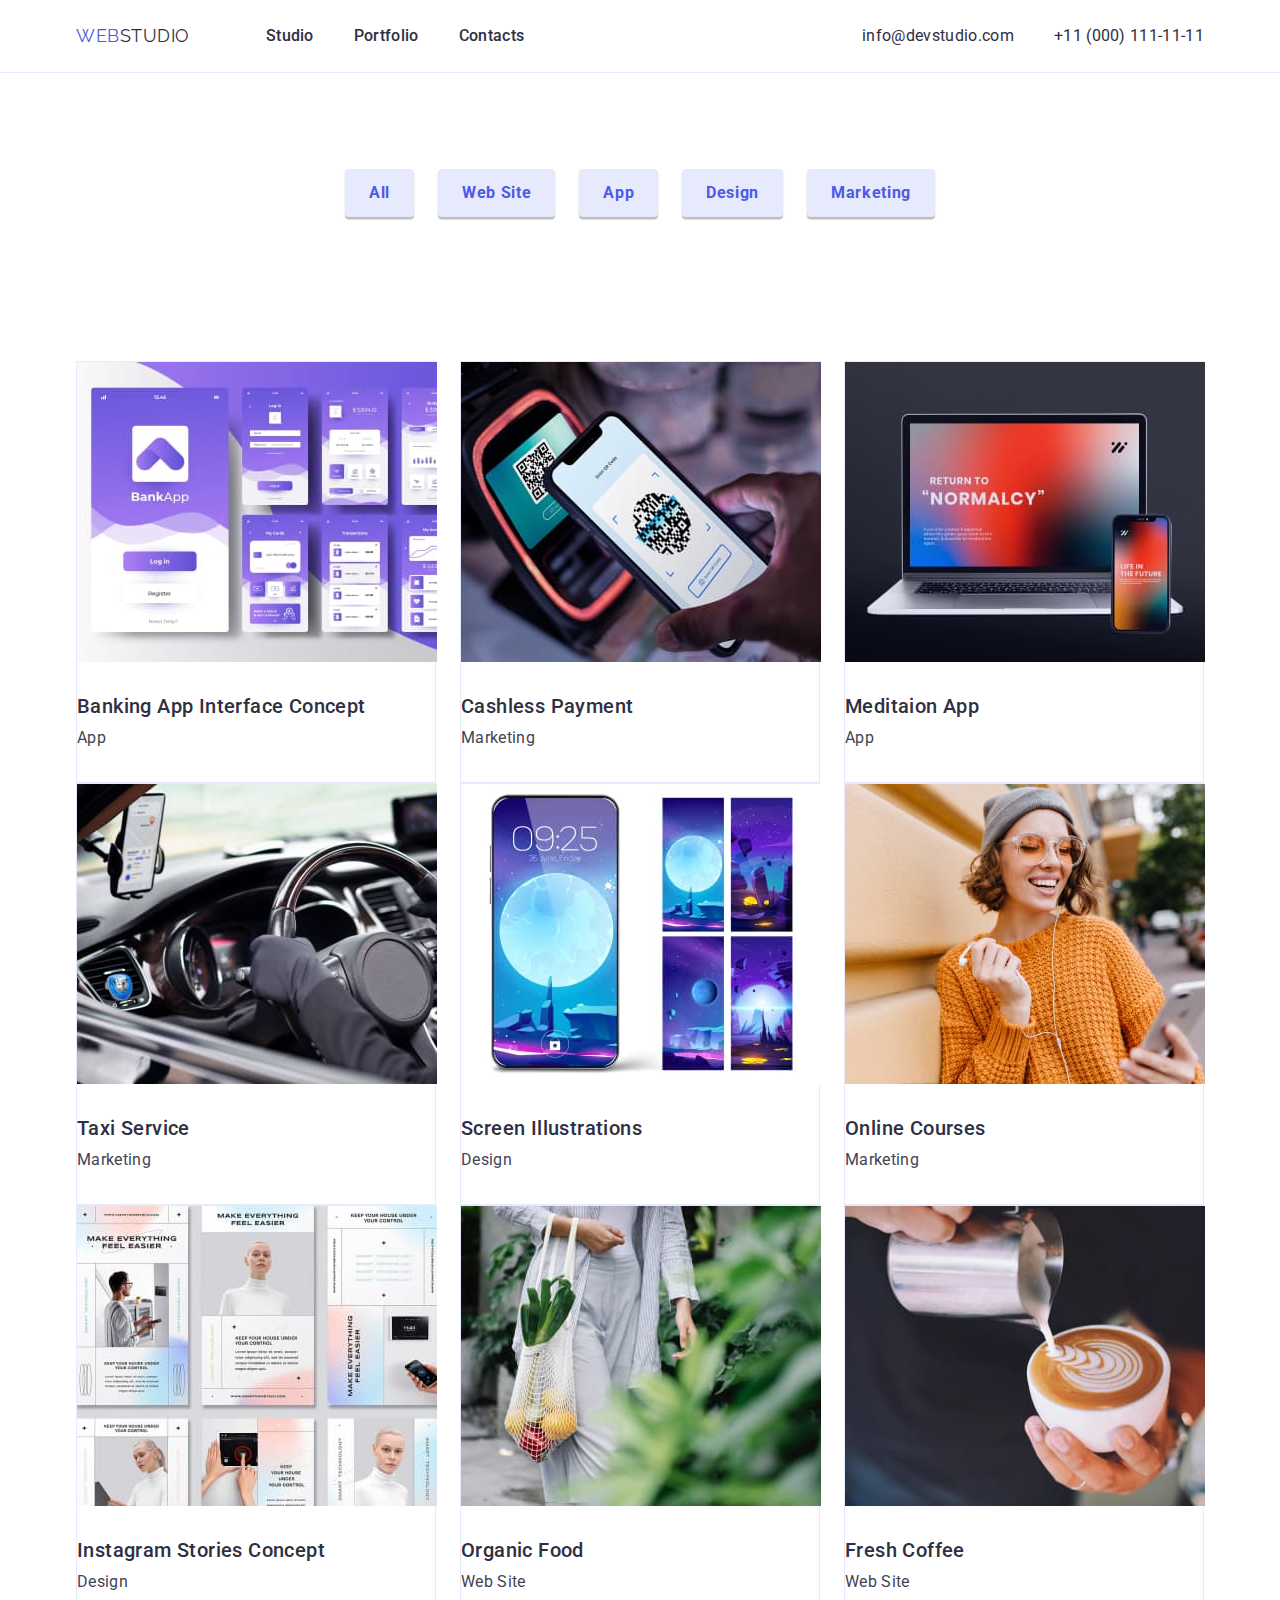
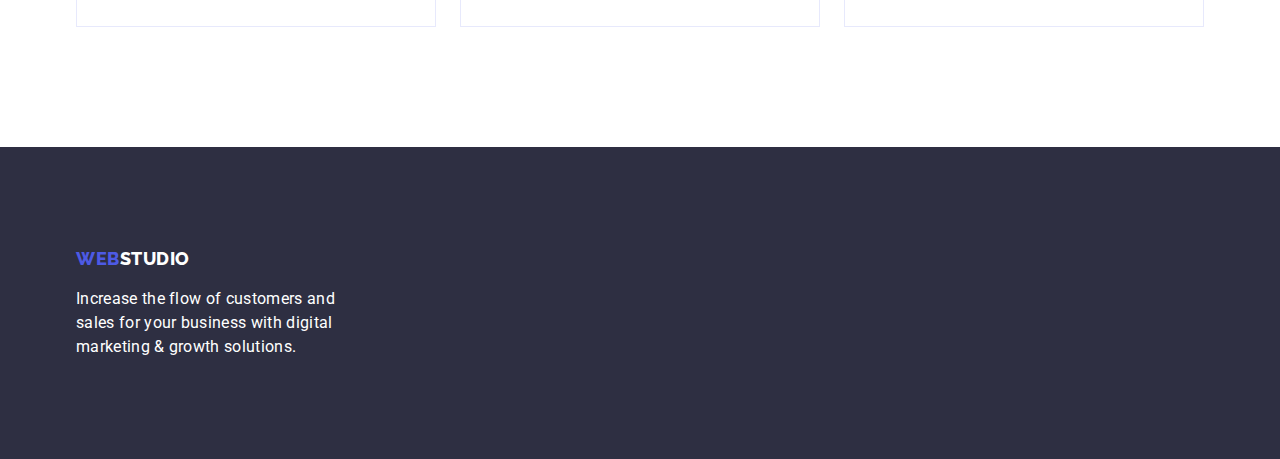
==== commit 5f409256: "finish2" ====
--- a/portfolio.html
+++ b/portfolio.html
@@ -50,57 +50,62 @@
         </div>
         </section>
         <!--section two-->
-        <div class="container">
         <section class="product">
-            <ul class="product-list list">
-                <li class="product-item link">
-                    <img src="./images/potfolio/porfolio0.jpg" class="product-images" alt="App" width="360" height="300">
-                    <h2 class="product-decscription">Banking App Interface Concept</h2>
-                    <p class="product-text">App</p>
-                </li>
-                <li class="product-item link">
-                    <img src="./images/potfolio/porfolio0-1.jpg" class="product-images" alt="Marketing" width="360" height="300">
-                    <h2 class="product-decscription">Cashless Payment</h2>
-                    <p class="product-text text">Marketing</p>
-                </li>
-                <li class="product-item link">
-                    <img src="./images/potfolio/porfolio1.jpg" class="product-images" alt="App" width="360" height="300">
-                    <h2 class="product-decscription">Meditaion App</h2>
-                    <p class="product-text">App</p>
-                </li>
-                <li class="product-item link">
-                    <img src="./images/potfolio/porfolio2.jpg" class="product-images" alt="Marketing" width="360" height="300">
-                    <h2 class="product-decscription">Taxi Service</h2>
-                    <p class="product-text">Marketing</p>
-                </li>
-                <li class="product-item link">
-                    <img src="./images/potfolio/porfolio3.jpg" class="product-images" alt="Design" width="360" height="300">
-                    <h2 class="product-decscription">Screen Illustrations</h2>
-                    <p class="product-text">Design</p>
-                </li>
-                <li class="product-item link">
-                    <img src="./images/potfolio/porfolio4.jpg" class="product-images" alt="Marketing" width="360" height="300">
-                    <h2 class="product-decscription">Online Courses</h2>
-                    <p class="product-text">Marketing</p>
-                </li>
-                <li class="product-item link">
-                    <img src="./images/potfolio/porfolio5.jpg" class="product-images" alt="Design" width="360" height="300">
-                    <h2 class="product-decscription">Instagram Stories Concept</h2>
-                    <p class="product-text">Design</p>
-                </li>
-                <li class="product-item link">
-                    <img src="./images/potfolio/porfolio6.jpg" class="product-images" alt="Web Site" width="360" height="300">
-                    <h2 class="product-decscription">Organic Food</h2>
-                    <p class="product-text">Web Site</p>
-                </li>
-                <li class="product-item link">
-                    <img src="./images/potfolio/porfolio7.jpg" class="product-images" alt="Web Site" width="360" height="300">
-                    <h2 class="product-decscription">Fresh Coffee</h2>
-                    <p class="product-text">Web Site</p>
-                </li>
-            </ul>
+            <div class="container">
+                <ul class="product-list list">
+                    <li class="product-item link">
+                        <img src="./images/potfolio/porfolio0.jpg" class="product-images" alt="App" width="360" height="300">
+                        <h2 class="product-decscription">Banking App Interface Concept</h2>
+                        <p class="product-text">App</p>
+                    </li>
+                    <li class="product-item link">
+                        <img src="./images/potfolio/porfolio0-1.jpg" class="product-images" alt="Marketing" width="360"
+                            height="300">
+                        <h2 class="product-decscription">Cashless Payment</h2>
+                        <p class="product-text text">Marketing</p>
+                    </li>
+                    <li class="product-item link">
+                        <img src="./images/potfolio/porfolio1.jpg" class="product-images" alt="App" width="360" height="300">
+                        <h2 class="product-decscription">Meditaion App</h2>
+                        <p class="product-text">App</p>
+                    </li>
+                    <li class="product-item link">
+                        <img src="./images/potfolio/porfolio2.jpg" class="product-images" alt="Marketing" width="360"
+                            height="300">
+                        <h2 class="product-decscription">Taxi Service</h2>
+                        <p class="product-text">Marketing</p>
+                    </li>
+                    <li class="product-item link">
+                        <img src="./images/potfolio/porfolio3.jpg" class="product-images" alt="Design" width="360" height="300">
+                        <h2 class="product-decscription">Screen Illustrations</h2>
+                        <p class="product-text">Design</p>
+                    </li>
+                    <li class="product-item link">
+                        <img src="./images/potfolio/porfolio4.jpg" class="product-images" alt="Marketing" width="360"
+                            height="300">
+                        <h2 class="product-decscription">Online Courses</h2>
+                        <p class="product-text">Marketing</p>
+                    </li>
+                    <li class="product-item link">
+                        <img src="./images/potfolio/porfolio5.jpg" class="product-images" alt="Design" width="360" height="300">
+                        <h2 class="product-decscription">Instagram Stories Concept</h2>
+                        <p class="product-text">Design</p>
+                    </li>
+                    <li class="product-item link">
+                        <img src="./images/potfolio/porfolio6.jpg" class="product-images" alt="Web Site" width="360"
+                            height="300">
+                        <h2 class="product-decscription">Organic Food</h2>
+                        <p class="product-text">Web Site</p>
+                    </li>
+                    <li class="product-item link">
+                        <img src="./images/potfolio/porfolio7.jpg" class="product-images" alt="Web Site" width="360"
+                            height="300">
+                        <h2 class="product-decscription">Fresh Coffee</h2>
+                        <p class="product-text">Web Site</p>
+                    </li>
+                </ul>
+            </div>
         </section>
-        </div>
     </main>
     <footer class="footer-page">
         <div class="container">
--- a/css/styles.css
+++ b/css/styles.css
@@ -54,19 +54,20 @@
     line-height: 1.1;
 }
 .container{
-    width: 1128px;
-    outline: 1px solid red;
+    width: 1158px;
+    /* outline: 1px solid red; */
     margin-left: auto;
     margin-right: auto;
+    padding-left: 15px;
+    padding-right: 15px;
 }
 
 /*====оформлення хедера для студіо та портфоліо======*/
-/* .header-page {
-} */
 .header-page {
     color: var(--accent-text-color);
     margin-top: 24px;
-    margin-bottom: 24px;
+    padding-bottom: 24px;
+    border-bottom: 1px solid #E7E9FC;
 }
 .header-page .link {
     color: var(--accent-text-color);
@@ -340,8 +341,9 @@
 /* .portfolio-button:focus{
 } */
 /* оформлення секції два */
-/* .product {
-} */
+.product {
+    
+}
 .product-list {
 display: flex;
 flex-wrap: wrap;
@@ -351,7 +353,9 @@
 
 }
 .product-item {
-    padding-bottom: 48px;
+    border: 0.5px solid #E7E9FC;
+    max-width: 360px;
+
 }
 /* .product-images {
 } */
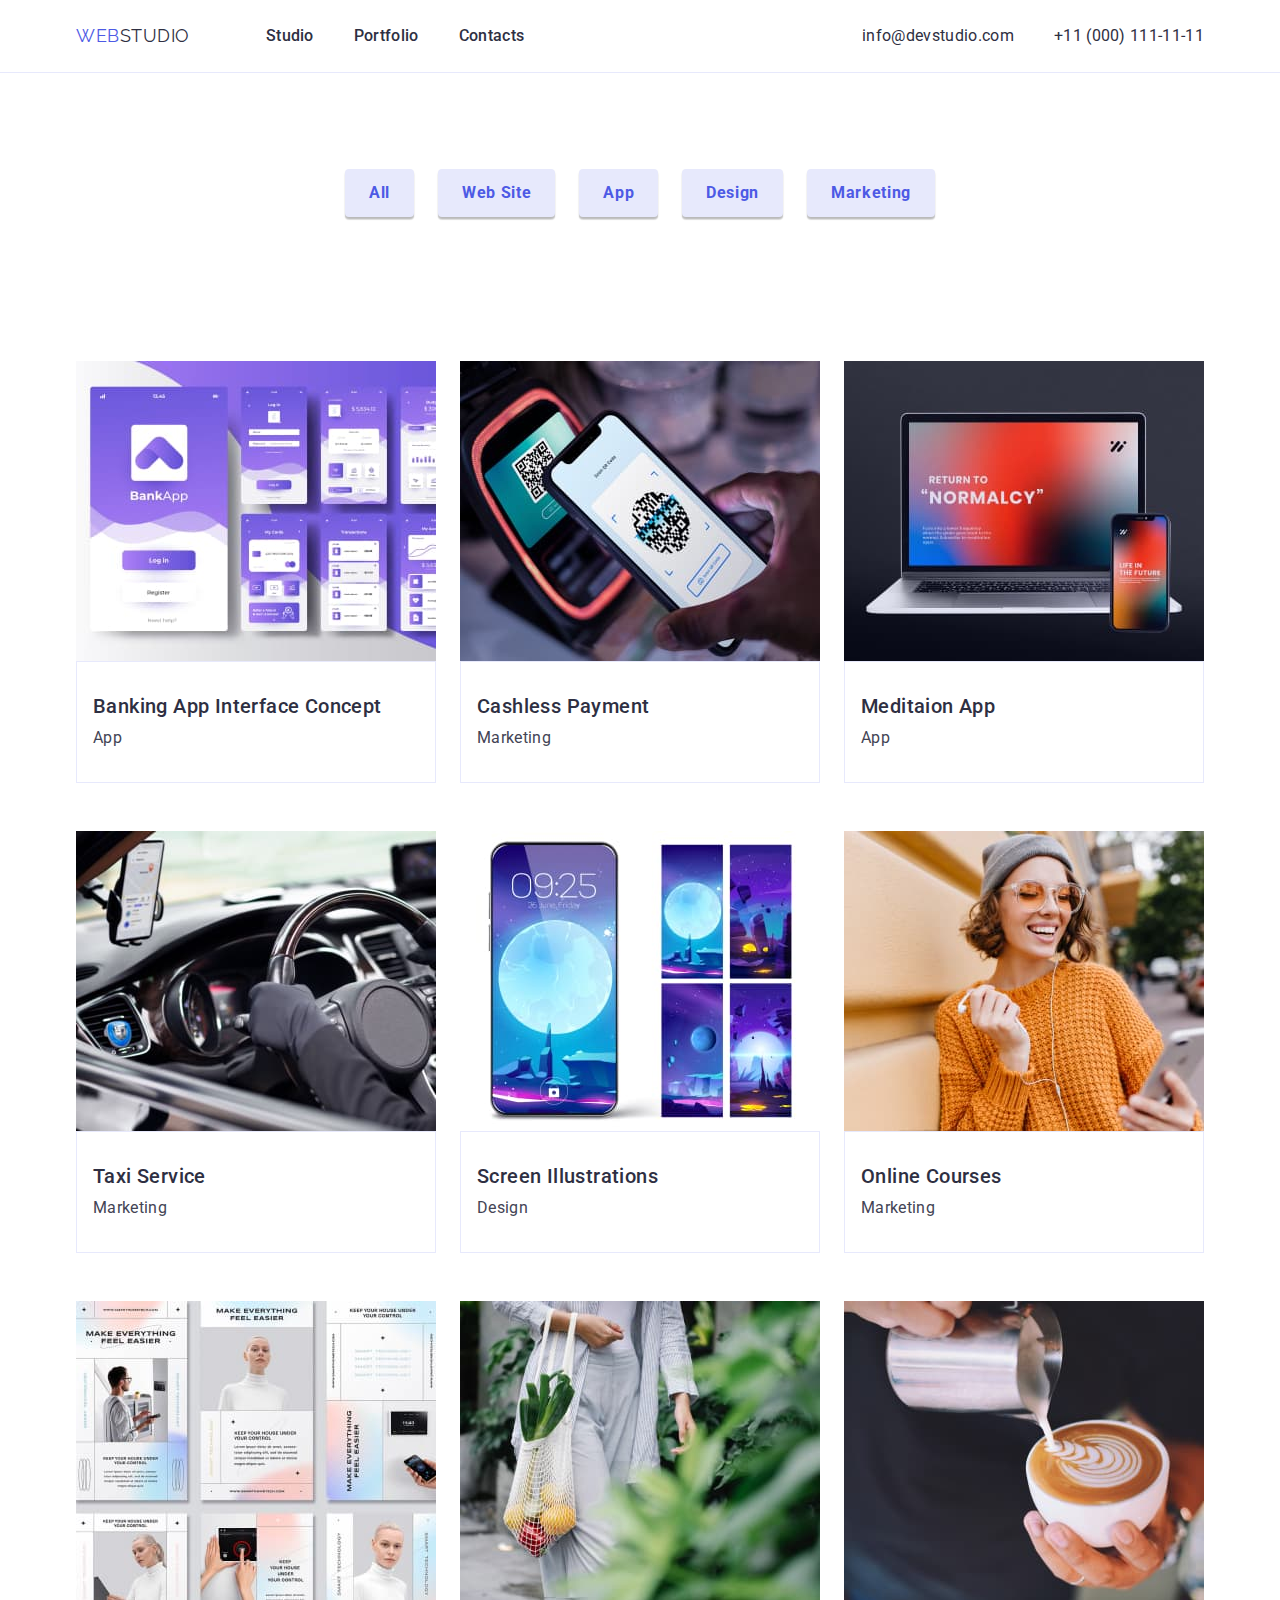
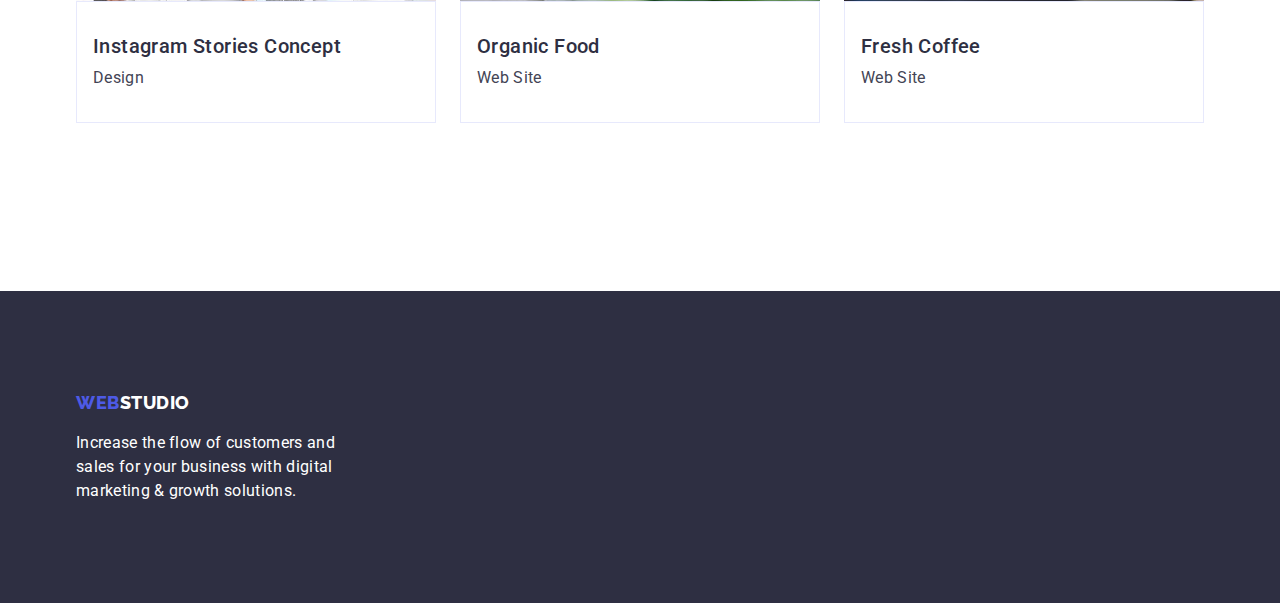
==== commit 32814dea: "finish3" ====
--- a/portfolio.html
+++ b/portfolio.html
@@ -55,53 +55,53 @@
                 <ul class="product-list list">
                     <li class="product-item link">
                         <img src="./images/potfolio/porfolio0.jpg" class="product-images" alt="App" width="360" height="300">
-                        <h2 class="product-decscription">Banking App Interface Concept</h2>
-                        <p class="product-text">App</p>
+                        <div class="text-img"><h2 class="product-decscription">Banking App Interface Concept</h2>
+                        <p class="product-text">App</p></div>
                     </li>
                     <li class="product-item link">
                         <img src="./images/potfolio/porfolio0-1.jpg" class="product-images" alt="Marketing" width="360"
                             height="300">
-                        <h2 class="product-decscription">Cashless Payment</h2>
+                        <div class="text-img"><h2 class="product-decscription">Cashless Payment</h2>
                         <p class="product-text text">Marketing</p>
                     </li>
                     <li class="product-item link">
                         <img src="./images/potfolio/porfolio1.jpg" class="product-images" alt="App" width="360" height="300">
-                        <h2 class="product-decscription">Meditaion App</h2>
+                        <div class="text-img"><h2 class="product-decscription">Meditaion App</h2>
                         <p class="product-text">App</p>
                     </li>
                     <li class="product-item link">
                         <img src="./images/potfolio/porfolio2.jpg" class="product-images" alt="Marketing" width="360"
                             height="300">
-                        <h2 class="product-decscription">Taxi Service</h2>
+                        <div class="text-img"><h2 class="product-decscription">Taxi Service</h2>
                         <p class="product-text">Marketing</p>
                     </li>
                     <li class="product-item link">
                         <img src="./images/potfolio/porfolio3.jpg" class="product-images" alt="Design" width="360" height="300">
-                        <h2 class="product-decscription">Screen Illustrations</h2>
+                        <div class="text-img"><h2 class="product-decscription">Screen Illustrations</h2>
                         <p class="product-text">Design</p>
                     </li>
                     <li class="product-item link">
                         <img src="./images/potfolio/porfolio4.jpg" class="product-images" alt="Marketing" width="360"
                             height="300">
-                        <h2 class="product-decscription">Online Courses</h2>
+                        <div class="text-img"><h2 class="product-decscription">Online Courses</h2>
                         <p class="product-text">Marketing</p>
                     </li>
                     <li class="product-item link">
                         <img src="./images/potfolio/porfolio5.jpg" class="product-images" alt="Design" width="360" height="300">
-                        <h2 class="product-decscription">Instagram Stories Concept</h2>
+                        <div class="text-img"><h2 class="product-decscription">Instagram Stories Concept</h2>
                         <p class="product-text">Design</p>
                     </li>
                     <li class="product-item link">
                         <img src="./images/potfolio/porfolio6.jpg" class="product-images" alt="Web Site" width="360"
                             height="300">
-                        <h2 class="product-decscription">Organic Food</h2>
-                        <p class="product-text">Web Site</p>
+                        <div class="text-img"><h2 class="product-decscription">Organic Food</h2>
+                        <p class="product-text">Web Site</p></div>
                     </li>
                     <li class="product-item link">
                         <img src="./images/potfolio/porfolio7.jpg" class="product-images" alt="Web Site" width="360"
                             height="300">
-                        <h2 class="product-decscription">Fresh Coffee</h2>
-                        <p class="product-text">Web Site</p>
+                        <div class="text-img"><h2 class="product-decscription">Fresh Coffee</h2>
+                        <p class="product-text">Web Site</p></div>
                     </li>
                 </ul>
             </div>
--- a/css/styles.css
+++ b/css/styles.css
@@ -148,9 +148,9 @@
 /* оформлення мейна секція один */
 
 .hero {
-background-color:var(--accent-text-color);
-padding-bottom: 188px;
-padding-top: 188px;
+    background-color:var(--accent-text-color);
+    padding-bottom: 188px;
+    padding-top: 188px;
 }
 .hero-title {
     font-weight: 700;
@@ -206,13 +206,13 @@
     margin-right: 0px;
 }
 .direction-direction {
-color: var(--accent-text-color);
-margin-bottom: 8px;
+    color: var(--accent-text-color);
+    margin-bottom: 8px;
 }
 .direction-text {
     font-weight: 400;
-        font-size: 16px;
-        line-height: 24px;
+    font-size: 16px;
+    line-height: 24px;
 } 
 /* оформлення мейна секція три */
 .work {
@@ -220,9 +220,9 @@
  
 }
 .work-title {
-text-align: center;
-padding-bottom: 120x;
-margin-bottom: 72px;
+    text-align: center;
+    padding-bottom: 120x;
+    margin-bottom: 72px;
 }
 .work-list {
     display: flex;
@@ -345,18 +345,18 @@
     
 }
 .product-list {
-display: flex;
-flex-wrap: wrap;
-column-gap: 24px;
-padding-top: 72px;
-padding-bottom: 120px;
-
-}
-.product-item {
+    display: flex;
+    flex-wrap: wrap;
+    column-gap: 24px;
+    padding-top: 72px;
+    padding-bottom: 120px;
+}
+/* .product-item {
+    max-width: 360px;
     border: 0.5px solid #E7E9FC;
-    max-width: 360px;
-
-}
+
+} */
+
 /* .product-images {
 } */
 .product-decscription {
@@ -367,9 +367,14 @@
     letter-spacing: 0.02em;
     margin-top: 32px;
     margin-bottom: 8px;
+    margin-left: 16px;
 }
 .product-text {
-font-weight: 400;
-margin-bottom: 32px;
-}
-
+    font-weight: 400;
+    margin-bottom: 32px;
+    margin-left: 16px;
+}
+.text-img{
+    border: 1px solid #E7E9FC;
+    margin-bottom: 48px;
+}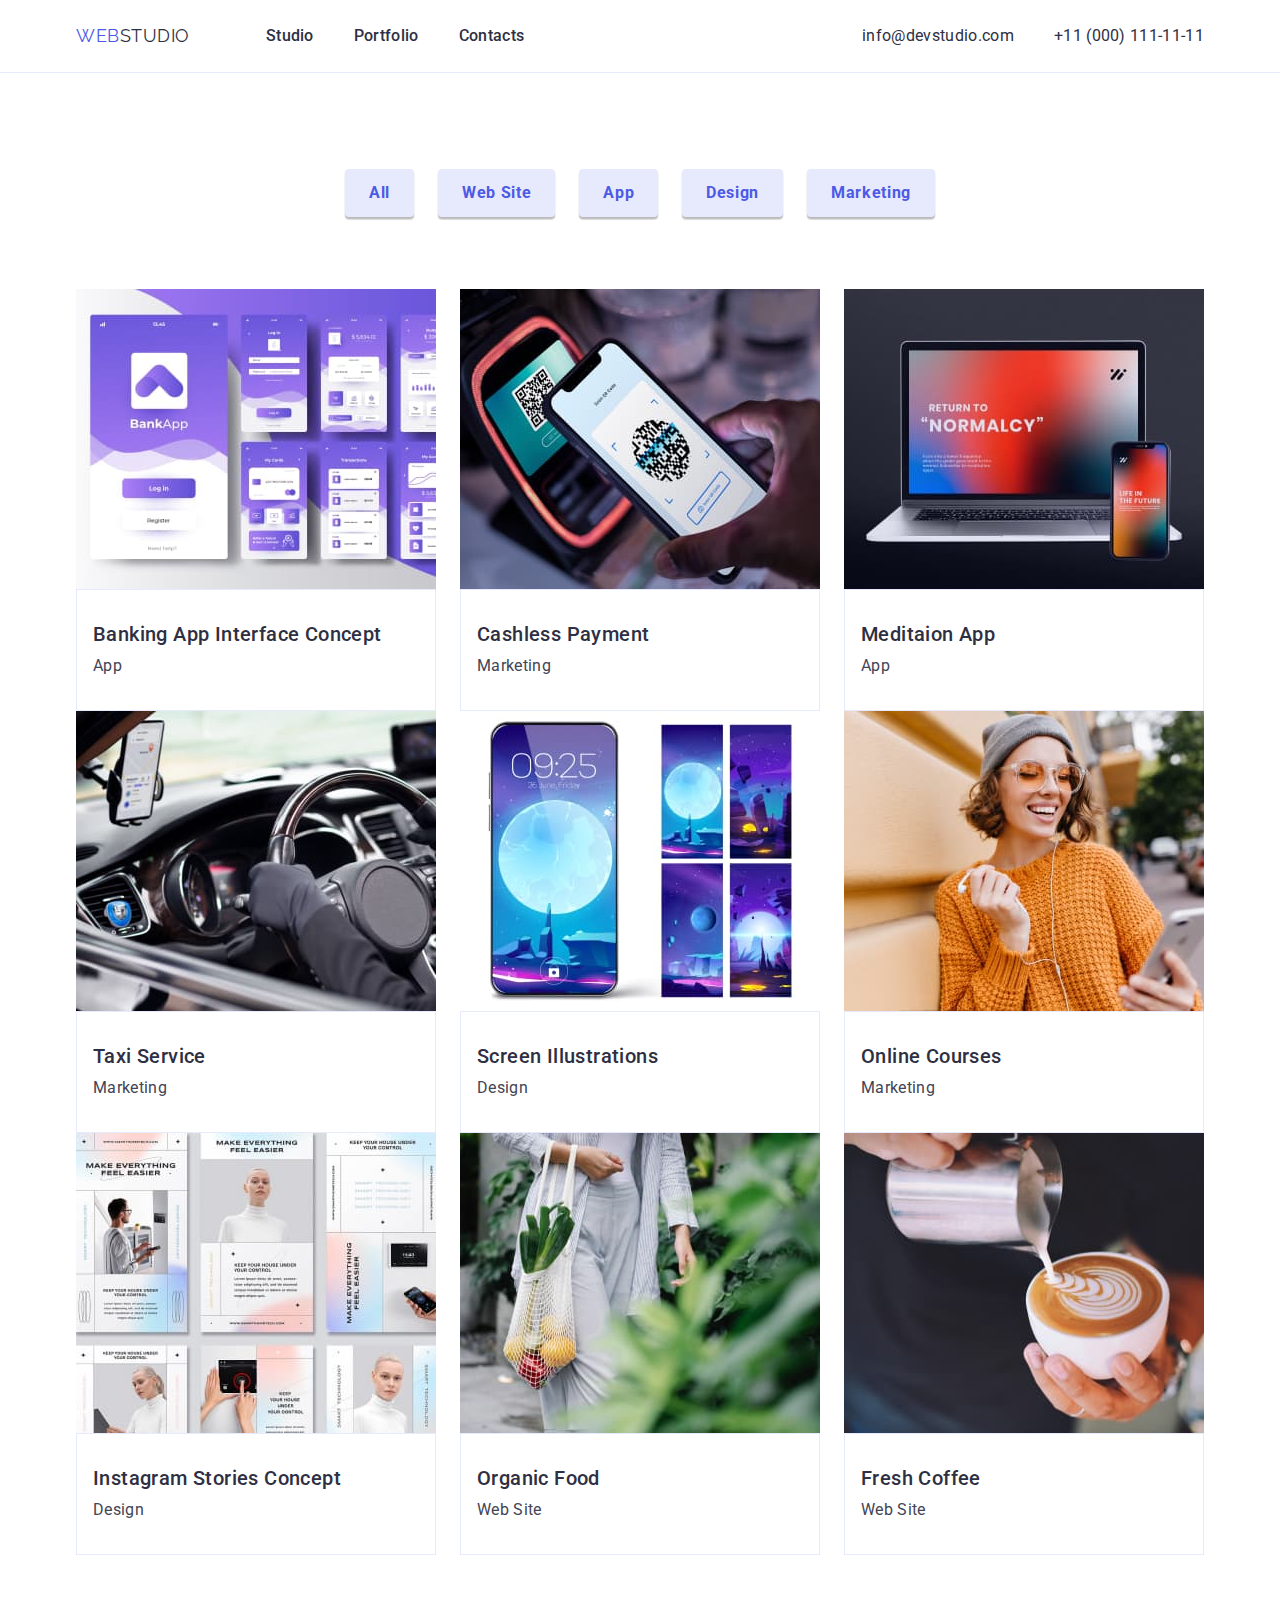
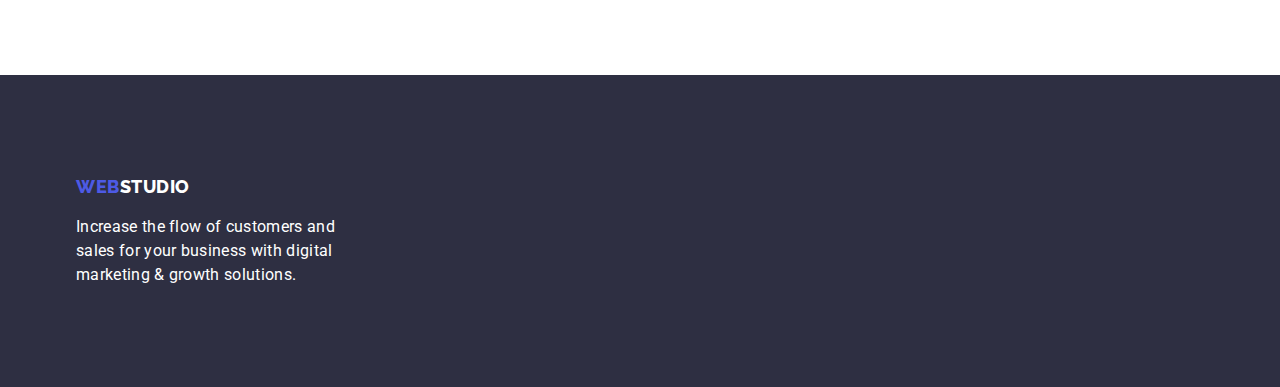
==== commit 26ef920d: "finish4" ====
--- a/portfolio.html
+++ b/portfolio.html
@@ -35,73 +35,85 @@
         </div>
     </header>
     <!--mail-->
-      <main class="main-porfolio">
-        <!--section one-->
+    <main class="main-porfolio">
+    
         <section class="portfolio list">
-        <div class="container">
-            <h1 hidden>Portfolio</h1>
-            <ul class="portfolio-link list">
-                <li><a button type="button" class="portfolio-button link">All</button></a></li>
-                <li><a button type="button" class="portfolio-button link">Web Site</button></a></li>
-                <li><a button type="button" class="portfolio-button link">App</button></a></li>
-                <li><a button type="button" class="portfolio-button link">Design</button></a></li>
-                <li><a button type="button" class="portfolio-button link">Marketing</button></a></li>
-            </ul>
-        </div>
-        </section>
-        <!--section two-->
-        <section class="product">
             <div class="container">
+                <h1 hidden>Portfolio</h1>
+                <ul class="portfolio-link list">
+                    <li><a button type="button" class="portfolio-button link">All</button></a></li>
+                    <li><a button type="button" class="portfolio-button link">Web Site</button></a></li>
+                    <li><a button type="button" class="portfolio-button link">App</button></a></li>
+                    <li><a button type="button" class="portfolio-button link">Design</button></a></li>
+                    <li><a button type="button" class="portfolio-button link">Marketing</button></a></li>
+                </ul>
+    <!--sectio two-->
                 <ul class="product-list list">
                     <li class="product-item link">
-                        <img src="./images/potfolio/porfolio0.jpg" class="product-images" alt="App" width="360" height="300">
-                        <div class="text-img"><h2 class="product-decscription">Banking App Interface Concept</h2>
-                        <p class="product-text">App</p></div>
+                        <img src="./images/potfolio/porfolio0.jpg" class="product-images" alt="App" width="360"
+                            height="300">
+                        <div class="text-img">
+                            <h2 class="product-decscription">Banking App Interface Concept</h2>
+                            <p class="product-text">App</p>
+                        </div>
                     </li>
                     <li class="product-item link">
                         <img src="./images/potfolio/porfolio0-1.jpg" class="product-images" alt="Marketing" width="360"
                             height="300">
-                        <div class="text-img"><h2 class="product-decscription">Cashless Payment</h2>
-                        <p class="product-text text">Marketing</p>
+                        <div class="text-img">
+                            <h2 class="product-decscription">Cashless Payment</h2>
+                            <p class="product-text text">Marketing</p>
                     </li>
                     <li class="product-item link">
-                        <img src="./images/potfolio/porfolio1.jpg" class="product-images" alt="App" width="360" height="300">
-                        <div class="text-img"><h2 class="product-decscription">Meditaion App</h2>
-                        <p class="product-text">App</p>
+                        <img src="./images/potfolio/porfolio1.jpg" class="product-images" alt="App" width="360"
+                            height="300">
+                        <div class="text-img">
+                            <h2 class="product-decscription">Meditaion App</h2>
+                            <p class="product-text">App</p>
                     </li>
                     <li class="product-item link">
                         <img src="./images/potfolio/porfolio2.jpg" class="product-images" alt="Marketing" width="360"
                             height="300">
-                        <div class="text-img"><h2 class="product-decscription">Taxi Service</h2>
-                        <p class="product-text">Marketing</p>
+                        <div class="text-img">
+                            <h2 class="product-decscription">Taxi Service</h2>
+                            <p class="product-text">Marketing</p>
                     </li>
                     <li class="product-item link">
-                        <img src="./images/potfolio/porfolio3.jpg" class="product-images" alt="Design" width="360" height="300">
-                        <div class="text-img"><h2 class="product-decscription">Screen Illustrations</h2>
-                        <p class="product-text">Design</p>
+                        <img src="./images/potfolio/porfolio3.jpg" class="product-images" alt="Design" width="360"
+                            height="300">
+                        <div class="text-img">
+                            <h2 class="product-decscription">Screen Illustrations</h2>
+                            <p class="product-text">Design</p>
                     </li>
                     <li class="product-item link">
                         <img src="./images/potfolio/porfolio4.jpg" class="product-images" alt="Marketing" width="360"
                             height="300">
-                        <div class="text-img"><h2 class="product-decscription">Online Courses</h2>
-                        <p class="product-text">Marketing</p>
+                        <div class="text-img">
+                            <h2 class="product-decscription">Online Courses</h2>
+                            <p class="product-text">Marketing</p>
                     </li>
                     <li class="product-item link">
-                        <img src="./images/potfolio/porfolio5.jpg" class="product-images" alt="Design" width="360" height="300">
-                        <div class="text-img"><h2 class="product-decscription">Instagram Stories Concept</h2>
-                        <p class="product-text">Design</p>
+                        <img src="./images/potfolio/porfolio5.jpg" class="product-images" alt="Design" width="360"
+                            height="300">
+                        <div class="text-img">
+                            <h2 class="product-decscription">Instagram Stories Concept</h2>
+                            <p class="product-text">Design</p>
                     </li>
                     <li class="product-item link">
                         <img src="./images/potfolio/porfolio6.jpg" class="product-images" alt="Web Site" width="360"
                             height="300">
-                        <div class="text-img"><h2 class="product-decscription">Organic Food</h2>
-                        <p class="product-text">Web Site</p></div>
+                        <div class="text-img">
+                            <h2 class="product-decscription">Organic Food</h2>
+                            <p class="product-text">Web Site</p>
+                        </div>
                     </li>
                     <li class="product-item link">
                         <img src="./images/potfolio/porfolio7.jpg" class="product-images" alt="Web Site" width="360"
                             height="300">
-                        <div class="text-img"><h2 class="product-decscription">Fresh Coffee</h2>
-                        <p class="product-text">Web Site</p></div>
+                        <div class="text-img">
+                            <h2 class="product-decscription">Fresh Coffee</h2>
+                            <p class="product-text">Web Site</p>
+                        </div>
                     </li>
                 </ul>
             </div>
--- a/css/styles.css
+++ b/css/styles.css
@@ -18,13 +18,11 @@
     margin-top: 0;
     margin-bottom: 0;
 }
-
 ul {
     margin-top: 0;
     margin-bottom: 0;
     padding-left: 0;
 }
-
 img {
     display: block;
 }
@@ -61,12 +59,13 @@
     padding-left: 15px;
     padding-right: 15px;
 }
-
+.section{
+    padding-bottom: 120px;
+}
 /*====оформлення хедера для студіо та портфоліо======*/
 .header-page {
     color: var(--accent-text-color);
-    margin-top: 24px;
-    padding-bottom: 24px;
+    
     border-bottom: 1px solid #E7E9FC;
 }
 .header-page .link {
@@ -94,7 +93,8 @@
     padding: 0px;
     flex: none;
     margin-right: 76px;
-    
+    padding-top: 24px;
+    padding-bottom: 24px;
 }
 .web{
     color:var(--accent-color);
@@ -107,6 +107,8 @@
 .header-lists{
     display: flex;
     gap: 40px;
+    padding-top: 24px;
+    padding-bottom: 24px;
 }
 
 .header-list-item {
@@ -115,6 +117,8 @@
     line-height: 1.5;
     color:var(--accent-text-color);
     letter-spacing: 0.02em; 
+    padding-top: 24px;
+    padding-bottom: 24px;
 }
 
 .header-page > .container{
@@ -124,6 +128,7 @@
     margin-left: auto;
     display: flex;
     gap: 40px;
+    
 }
 .header-mailto {
     font-weight: 400;
@@ -131,7 +136,8 @@
     line-height: 1.5;
     color: var(--primary-text-color);
     letter-spacing: 0.02em;
-   
+padding-top: 24px;
+    padding-bottom: 24px;
 }
 .header-telefone {
     font-weight: 400;
@@ -139,7 +145,8 @@
     line-height: 1.5;
     color: var(--primary-text-color);
     letter-spacing: 0.02em;
-    
+    padding-top: 24px;
+        padding-bottom: 24px;
 }
     /* ===================оформлення студіо=================== */
 /* оформлення мейна */
@@ -164,9 +171,9 @@
     margin-bottom: 48px;   
     
 }
-    .hero > .container{
-        text-align: center;
-    }
+.hero > .container{
+    text-align: center;
+ }
 .hero-button {
     font-family:var(--primary-font-family);
     font-weight: 500;
@@ -177,11 +184,13 @@
     letter-spacing: 0.02em;
     cursor: pointer;
     border: none;
-    
-    min-width: 169px;
-    height: 56px;
     box-shadow: 0px 4px 4px rgba(0, 0, 0, 0.15);
     border-radius: 4px;
+    display: flex;
+    justify-content: center;
+    align-items: center;
+    margin: 0 auto;
+    padding: 16px 32px;
 }
 .hero-button:hover,
 .hero-button:focus{
@@ -189,9 +198,8 @@
 } 
 /* оформлення мейна секція два */
 .direction {
-    padding-top: 120px;
-    padding-bottom: 120px;
-} 
+    padding-top: 120px;}
+
 .direction-title {
     margin-bottom: 8px; 
 }
@@ -216,7 +224,6 @@
 } 
 /* оформлення мейна секція три */
 .work {
-    padding-bottom: 120px;
  
 }
 .work-title {
@@ -238,8 +245,7 @@
 /* оформлення мейна секція чотири*/
 .tem {
     background-color:var(--accent-background-color);
-    padding-bottom: 120px;
-    padding-top: 120px;
+    
 }
 .team-title {
     text-align: center;
@@ -251,6 +257,9 @@
 .team-list {
     margin-right: 24px;
     text-align: center;
+    background-color: var(--primary-background-color);
+    box-shadow: 0px 1px 6px rgba(46, 47, 66, 0.08), 0px 1px 1px rgba(46, 47, 66, 0.16), 0px 2px 1px rgba(46, 47, 66, 0.08);
+    border-radius: 0px 0px 4px 4px;
 }
 .team-list:last-child{
     margin-right: 0px;
@@ -310,9 +319,10 @@
 } */
 /* офрмлення секції один */
  .portfolio {
+    padding-top: 96px;
+    padding-bottom: 120px;
 }
 .portfolio-link{
-    padding-top: 96px;
     padding-bottom: 72px;
     display: flex;
     justify-content: center;
@@ -348,8 +358,6 @@
     display: flex;
     flex-wrap: wrap;
     column-gap: 24px;
-    padding-top: 72px;
-    padding-bottom: 120px;
 }
 /* .product-item {
     max-width: 360px;
@@ -376,5 +384,4 @@
 }
 .text-img{
     border: 1px solid #E7E9FC;
-    margin-bottom: 48px;
 }